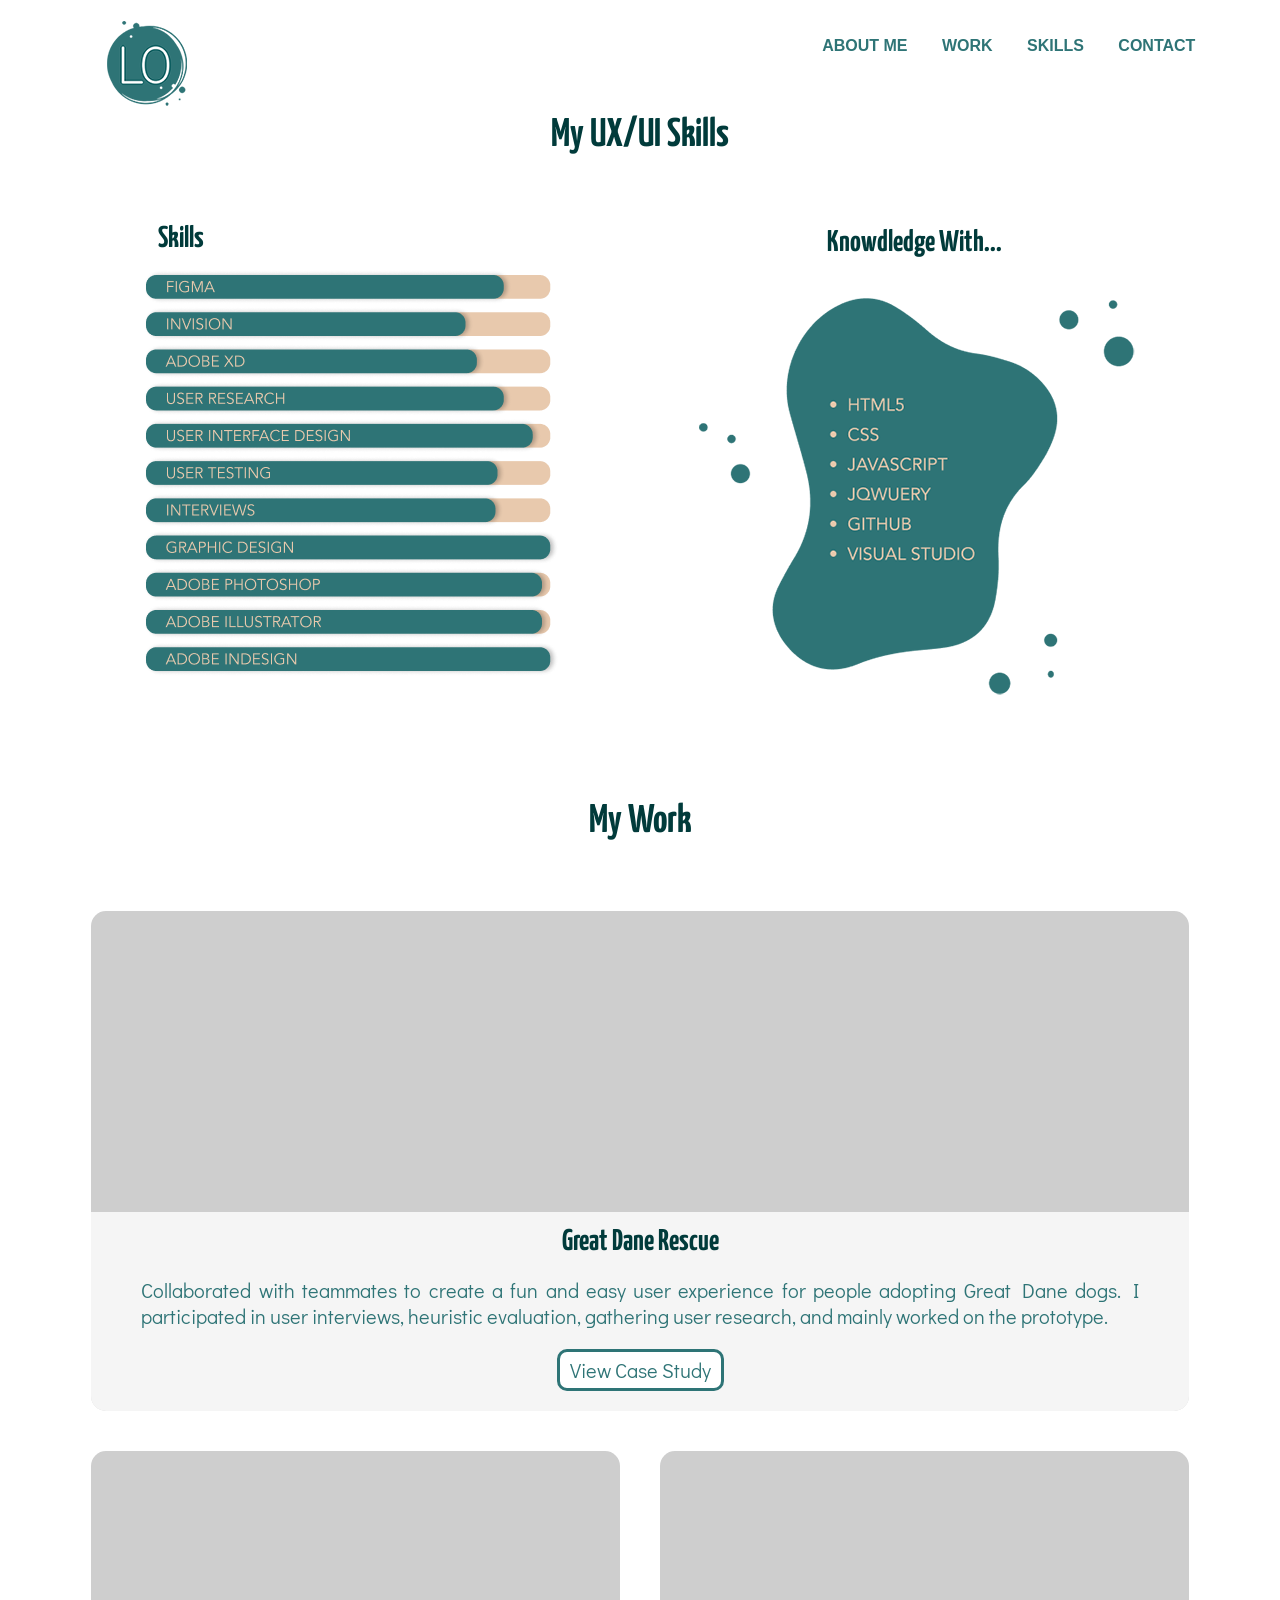
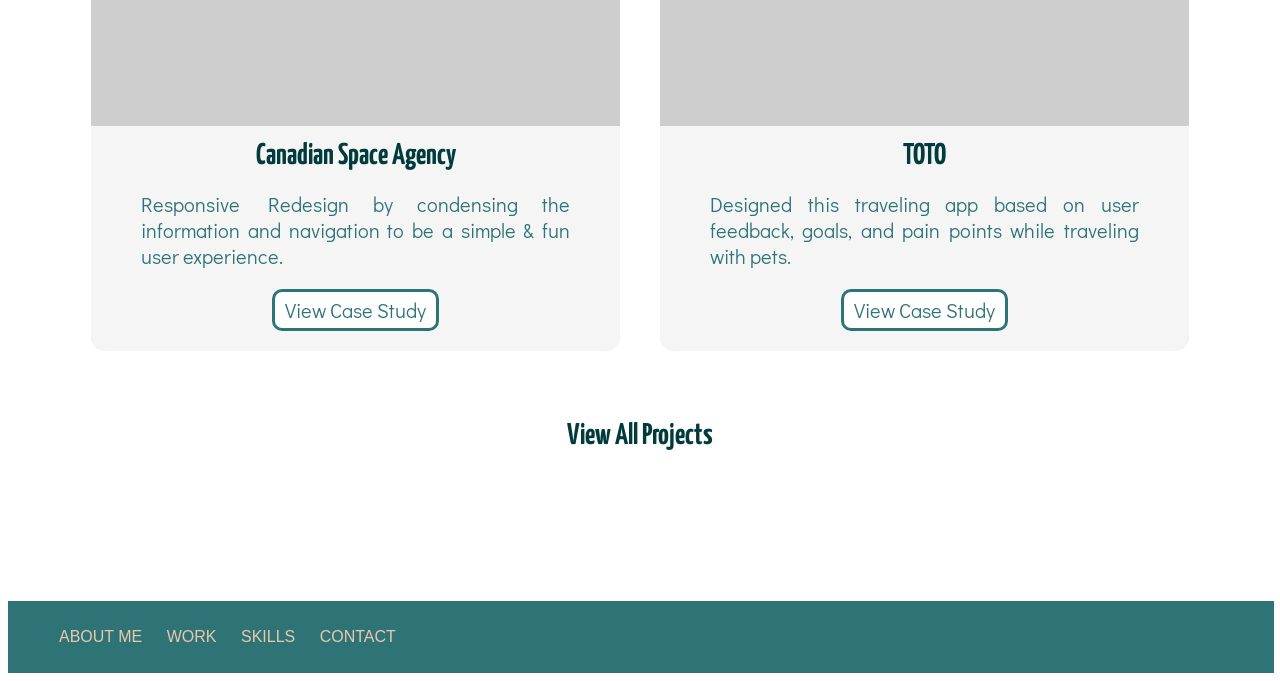
==== index.html @ f127531f "f" ====
<!DOCTYPE html>
<html>
<head>
  <title>My Skills</title>
  <link href="css/index.css" rel="stylesheet" type="text/css">
  <link rel="preconnect" href="https://fonts.gstatic.com">
  <link href="https://fonts.googleapis.com/css2?family=Didact+Gothic&display=swap" rel="stylesheet">
  <link rel="preconnect" href="https://fonts.gstatic.com">
  <link href="https://fonts.googleapis.com/css2?family=Didact+Gothic&family=Yanone+Kaffeesatz:wght@200;300;400;500&display=swap" rel="stylesheet">
</head>

<body>

  <header class="navigation">
    <div class="logo inline-block">
      <img src="images/LOGO-80.png">
    </div>
    <nav class="inline-block">
        <ul>
          <li class="inline-block">ABOUT ME</li>
          <li class="inline-block">WORK</li>
          <li class="inline-block">SKILLS</li>
          <li class="inline-block">CONTACT</li>
        </ul>
      </nav>
    
  </header>

  <!-- My UX Skills section coded using CSS flex-->
  <section class="mySkills">
    <h1>My UX/UI Skills</h1>
    
    <div class="flexContainer">
      <div>
        <h3>Skills</h3>
        <img src="images/Skills_Graph1.png">
      </div>
    <div>
      <h4>Knowdledge With...</h4>
      <img src="images/Skills_KnowledgeBlob1.png">
      </div>
    </div>

  </section>

  <!-- My Work section coded using CSS Grid-->
  <div class="subHeading">
    <h1>My Work</h1>
  </div>
  
  <section id="workGrid">
  
  <div id="GDRNT" class="categoryGridArea">
     <div class="heading">    
          <h3>Great Dane Rescue</h3>
          <p>Collaborated with teammates to create a fun and easy user experience for people adopting Great Dane dogs. I participated in user interviews, heuristic evaluation, gathering user research, and mainly worked on the prototype. </p>
          <div class="button2">View Case Study</div>
    </div>
  </div>

  <div id="CSA" class="categoryGridArea">
    <div class="heading">
        <h3>Canadian Space Agency</h3>
        <p>Responsive Redesign by condensing the information and navigation to be a simple & fun user experience.</p>
        <div class="button2">View Case Study</div>
    </div>
 </div>

 <div id="TOTO" class="categoryGridArea">
    <div class="heading">
      <h3>TOTO</h3>
      <p>Designed this traveling app based on user feedback, goals, and pain points while traveling with pets.</p>
      <div class="button2">View Case Study</div>
      </div>
</div>

</section>

<div class="subHeading">
  <h3>View All Projects</h3>
</div>


  <footer>
          <div class="inline-block">
      <ul>
      <li>ABOUT ME</li>
      <li>WORK</li>
      <li>SKILLS</li>
      <li>CONTACT</li>
      </ul>
    </div>
  
</footer>

</body>


</html>
---- css/index.css ----
body{
  font-family: 'Didact Gothic', 'Open Sans', sans-serif;
  background-image: url("images/Skills_Background-image.png");
  background-size: 100%;
}


.navigation{
  height: 75px;
  background-color: white;

}

.inline-block{
  display: inline-block;
  vertical-align: top;
}

.logo{
  width: 20%;
  padding: 1%;
  text-align: center;
}

nav{
  width: 73%;
  padding: 1%;
  text-align: right;
  font-weight: 700;
  font-family: 'Didact Gothic', 'Open Sans', sans-serif;
}
ul{
  width: 60%;
  margin-left: auto;
  font-family: Arial, Helvetica, sans-serif;
  color: #2E7476
}
li{
  padding-right: 30px;
}

.mySkills{
  text-align: center;
}

.flexContainer {
  display: flex;
  flex-wrap: nowrap;
  flex-direction: row;
  align-items: center;
  align-content: center;
  justify-content: space-evenly;
  width: 100%;
  margin-bottom: 100px;
}


.flexContainer h3{
  text-align: left;
}

.flexContainer h4 {
  text-align: left;
  padding-left: 30%;
}

.mySkills img{
  max-width: 600px;
  min-width: 400px;
}



#workGrid{
  display: grid;
  background-color: none;
  margin: 0px 5%;
  grid-template-columns: 50% 50%;
  grid-template-rows: 50% 50%;
  grid-template-areas: 
  "GDRNT GDRNT"
  "CSA TOTO"
  ;
}

.categoryGridArea{
  background-position: center;
  background-size: cover;
  background-repeat: no-repeat;
  height: 500px;
  margin: 20px;
  display: grid;
  align-content: end;
  border-radius: 15px;
}

.heading{
  background-color: rgba(255, 255, 255, 0.8);
  padding-left: 50px;
  padding-right: 50px;
  font-size: 18px;
  text-align: center;
  border-bottom-left-radius: 15px;
  border-bottom-right-radius: 15px;

}

.subHeading{
  text-align: center;
  margin: 50px auto;
}

#GDRNT{
  grid-area: GDRNT;
  background-color: rgb(206, 206, 206);
  background-image: url(..images/HP_GDRNT_Phones.png);
}
#CSA{
  grid-area: CSA;
  background-color: rgb(206, 206, 206);
  background-image: url(..images/HP_Astronaut.png);
}
#TOTO{
  grid-area: TOTO;
  background-color: rgb(206, 206, 206);
  background-image: url(..images/HP_Dog1.jpg);
}




p{
  font-size: 20px;
  color: #2E7476;
  text-align: justify;
}
h1{
  font-size: 40px;
  font-weight: 200px;
  font-family: 'Yanone Kaffeesatz', sans-serif;
  color: rgb(1, 59, 59);
  text-align: center;
}

h3{
  font-size: 30px;
  margin: 15px;
  font-weight: 200px;
  font-family: 'Yanone Kaffeesatz', sans-serif;
  color: rgb(1, 59, 59);
}
h4{
  font-size: 30px;
  font-weight: 200px;
  font-family: 'Yanone Kaffeesatz', sans-serif;
  color: rgb(1, 59, 59);
}


button{
  background-color: white;
  color: #2E7476;
  border: 3px solid #2E7476;
  padding: 14px 34px;
  display: inline-block;
  border-radius: 10px;
  margin-top: 20px;
  font-size: 20px;
  font-weight: 800;
  font-family: 'Didact Gothic', 'Open Sans', sans-serif;
  cursor: pointer;
}

.button2{
  display: inline-block;
  background-color: white;
  color: #2E7476;
  border: 3px solid #2E7476;
  padding: 5px 10px;
  margin-bottom: 20px;
  border-radius: 10px;
  font-size: 20px;
  font-weight: 400;
  font-family: 'Didact Gothic', 'Open Sans', sans-serif;
  cursor: pointer;
}


footer{
  display: inline-block;
  width: 100%;
  background-color: #2E7476;
  padding: 1px;
  margin-top: 100px;
  bottom: 0;
  font-weight: 500;
  font-family: 'Didact Gothic', 'Open Sans', sans-serif;
}

footer ul{
  display: inline-block;
  vertical-align: center;
  margin-left: auto;
  width: 100%;
}

footer li{
  display: inline-block;
  padding: 10px;
  color: #E8C9AD;
}
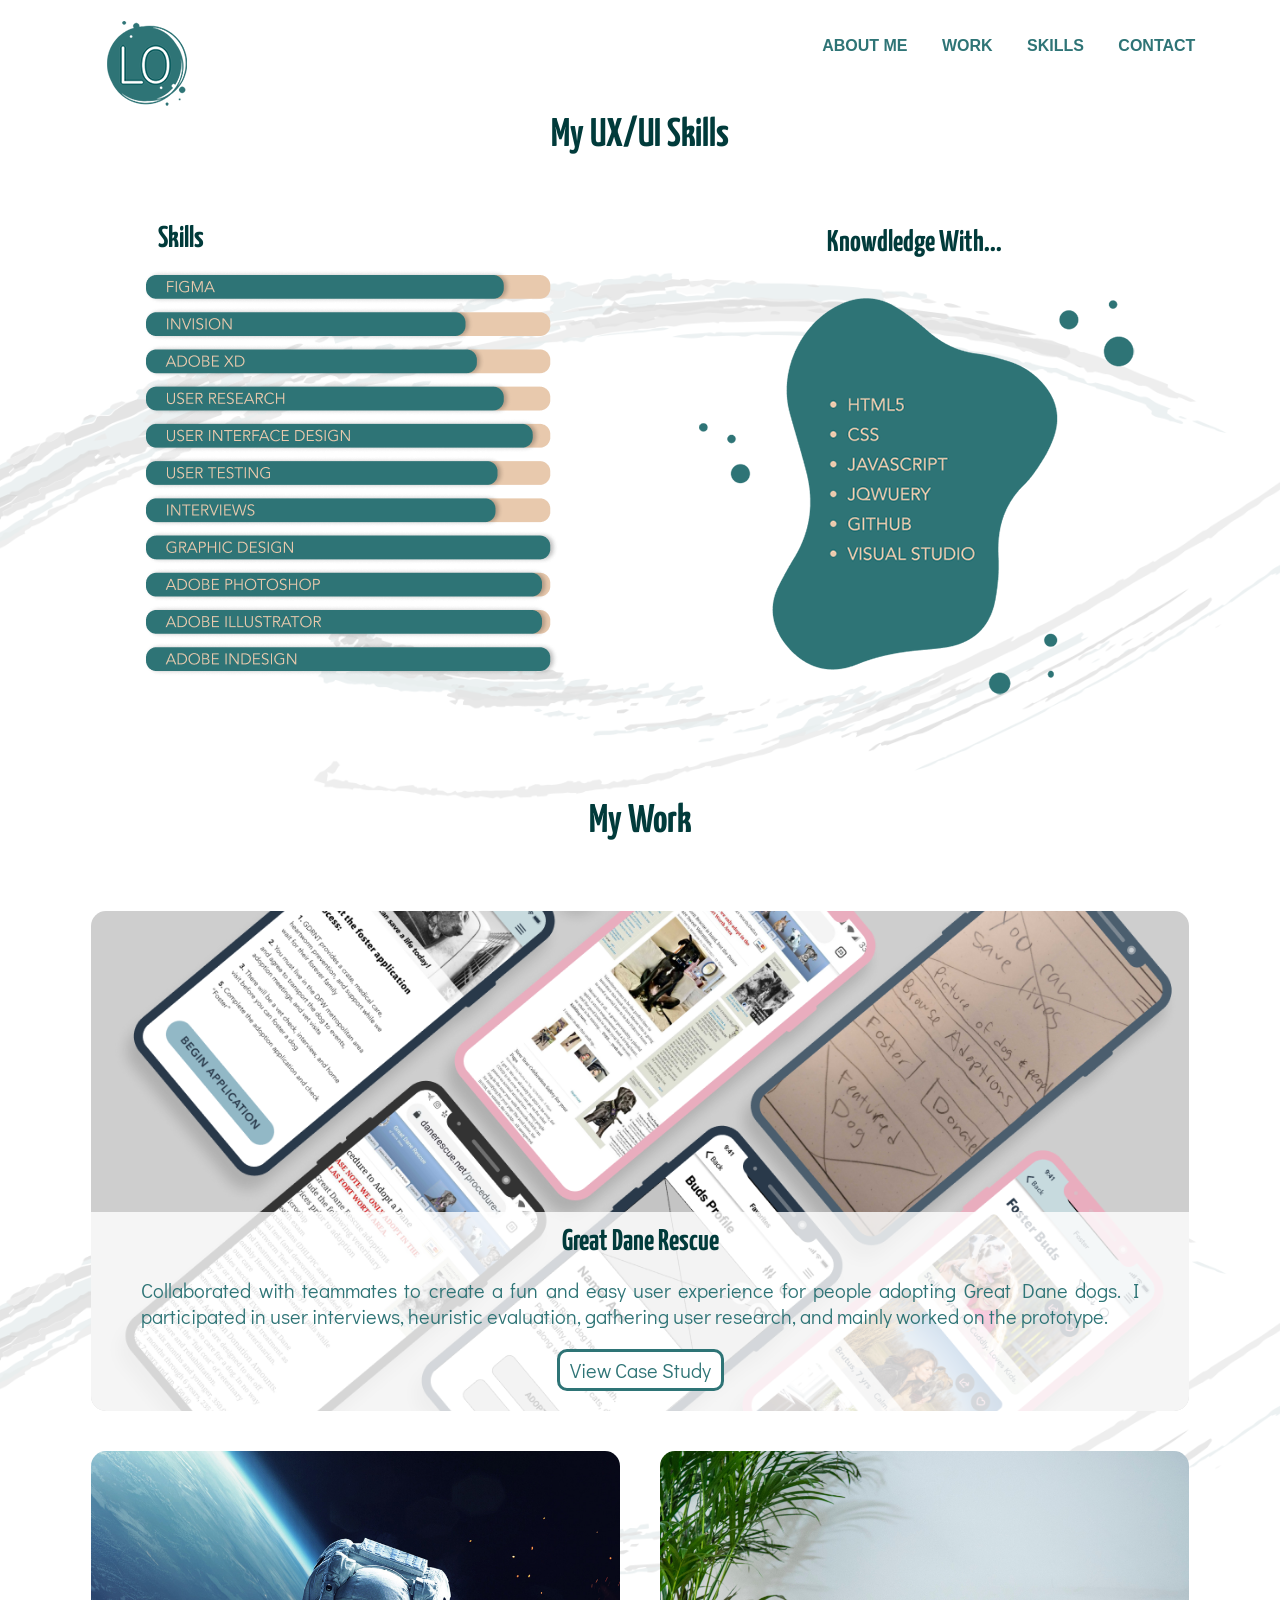
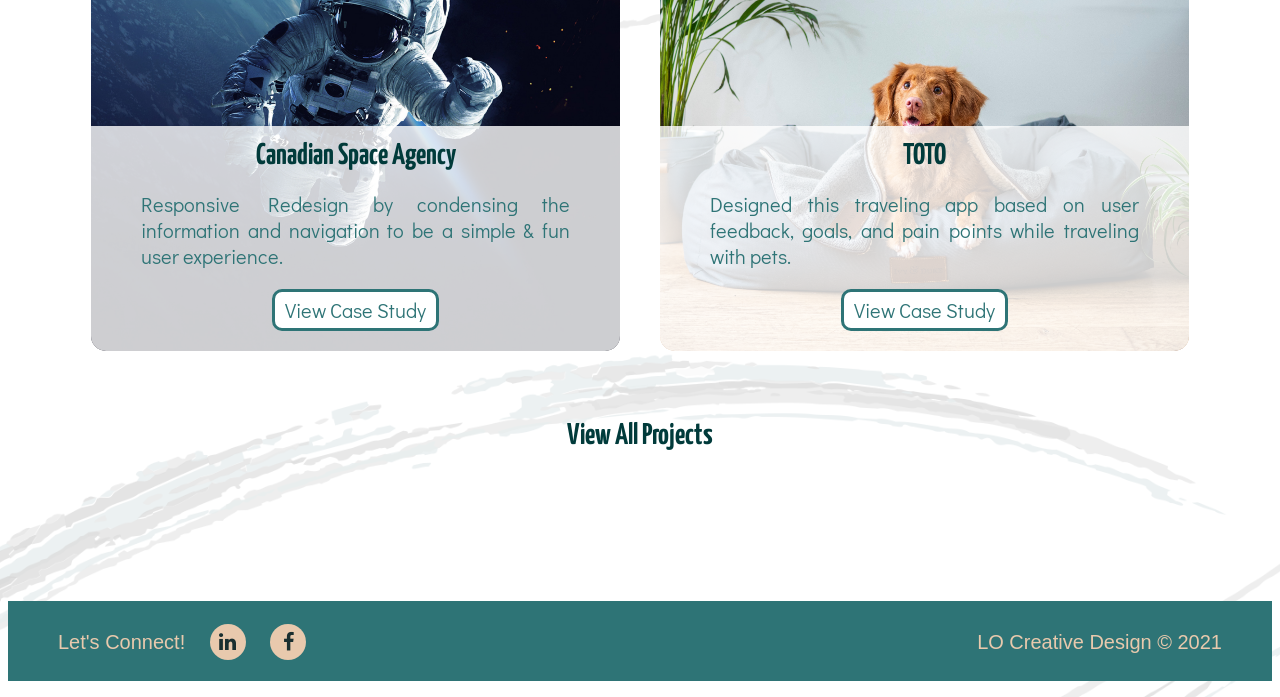
==== commit 97715182: "Fixed Footer" ====
--- a/index.html
+++ b/index.html
@@ -7,6 +7,7 @@
   <link href="https://fonts.googleapis.com/css2?family=Didact+Gothic&display=swap" rel="stylesheet">
   <link rel="preconnect" href="https://fonts.gstatic.com">
   <link href="https://fonts.googleapis.com/css2?family=Didact+Gothic&family=Yanone+Kaffeesatz:wght@200;300;400;500&display=swap" rel="stylesheet">
+  <link rel="stylesheet" href="https://cdnjs.cloudflare.com/ajax/libs/font-awesome/4.7.0/css/font-awesome.min.css">
 </head>
 
 <body>
@@ -81,15 +82,20 @@
 </div>
 
 
-  <footer>
-          <div class="inline-block">
-      <ul>
-      <li>ABOUT ME</li>
-      <li>WORK</li>
-      <li>SKILLS</li>
-      <li>CONTACT</li>
-      </ul>
-    </div>
+  <footer> 
+    
+<ul>
+        <div class="floatleft">
+        <li>Let's Connect!</li>
+        <li><a href="https://www.linkedin.com/in/lauren-ruebe/" class="fa fa-linkedin"></a></li>
+        <li><a href="https://www.facebook.com/lauren.ruebe/" class="fa fa-facebook"></a></li>
+      </div>
+      <div class="floatright">
+      <li>LO Creative Design © 2021</li>
+      </div>
+</ul>
+    
+    
   
 </footer>
 
--- a/css/index.css
+++ b/css/index.css
@@ -1,6 +1,6 @@
 body{
   font-family: 'Didact Gothic', 'Open Sans', sans-serif;
-  background-image: url("images/Skills_Background-image.png");
+  background-image: url("../images/Skills_Background-image.png");
   background-size: 100%;
 }
 
@@ -113,17 +113,17 @@
 #GDRNT{
   grid-area: GDRNT;
   background-color: rgb(206, 206, 206);
-  background-image: url(..images/HP_GDRNT_Phones.png);
+  background-image: url("../images/HP_GDRNT_Phones.png");
 }
 #CSA{
   grid-area: CSA;
   background-color: rgb(206, 206, 206);
-  background-image: url(..images/HP_Astronaut.png);
+  background-image: url("../images/HP_Astronaut.png");
 }
 #TOTO{
   grid-area: TOTO;
   background-color: rgb(206, 206, 206);
-  background-image: url(..images/HP_Dog1.jpg);
+  background-image: url("../images/HP_Dog1.jpg");
 }
 
 
@@ -185,30 +185,65 @@
   cursor: pointer;
 }
 
-
+/*FOOTER*/
 footer{
   display: inline-block;
   width: 100%;
   background-color: #2E7476;
-  padding: 1px;
+  color: #E8C9AD;
   margin-top: 100px;
-  bottom: 0;
   font-weight: 500;
   font-family: 'Didact Gothic', 'Open Sans', sans-serif;
+  height: 80px;
 }
 
 footer ul{
   display: inline-block;
-  vertical-align: center;
-  margin-left: auto;
-  width: 100%;
+  width: -webkit-fill-available;
 }
 
 footer li{
-  display: inline-block;
+  display: inline;
   padding: 10px;
   color: #E8C9AD;
-}
-
-
- +  font-size: 15pt;
+
+}
+
+.floatleft {
+  float:left;
+  line-height: 50px;
+  
+}
+.floatright {
+  float:right;
+  line-height: 50px;
+  padding-right: 40px;
+
+}
+
+
+/*social media icons*/
+.fa {
+  padding: 8px;
+  font-size: 15px;
+  width: 20px;
+  text-align: center;
+  text-decoration: none;
+
+  border-radius: 50%;
+}
+
+.fa:hover {
+  opacity: 0.8;
+}
+
+.fa-facebook {
+  background: #E8C9AD;
+  color: #1A2F30;
+}
+
+.fa-linkedin {
+  background: #E8C9AD;
+  color: #1A2F30;
+}
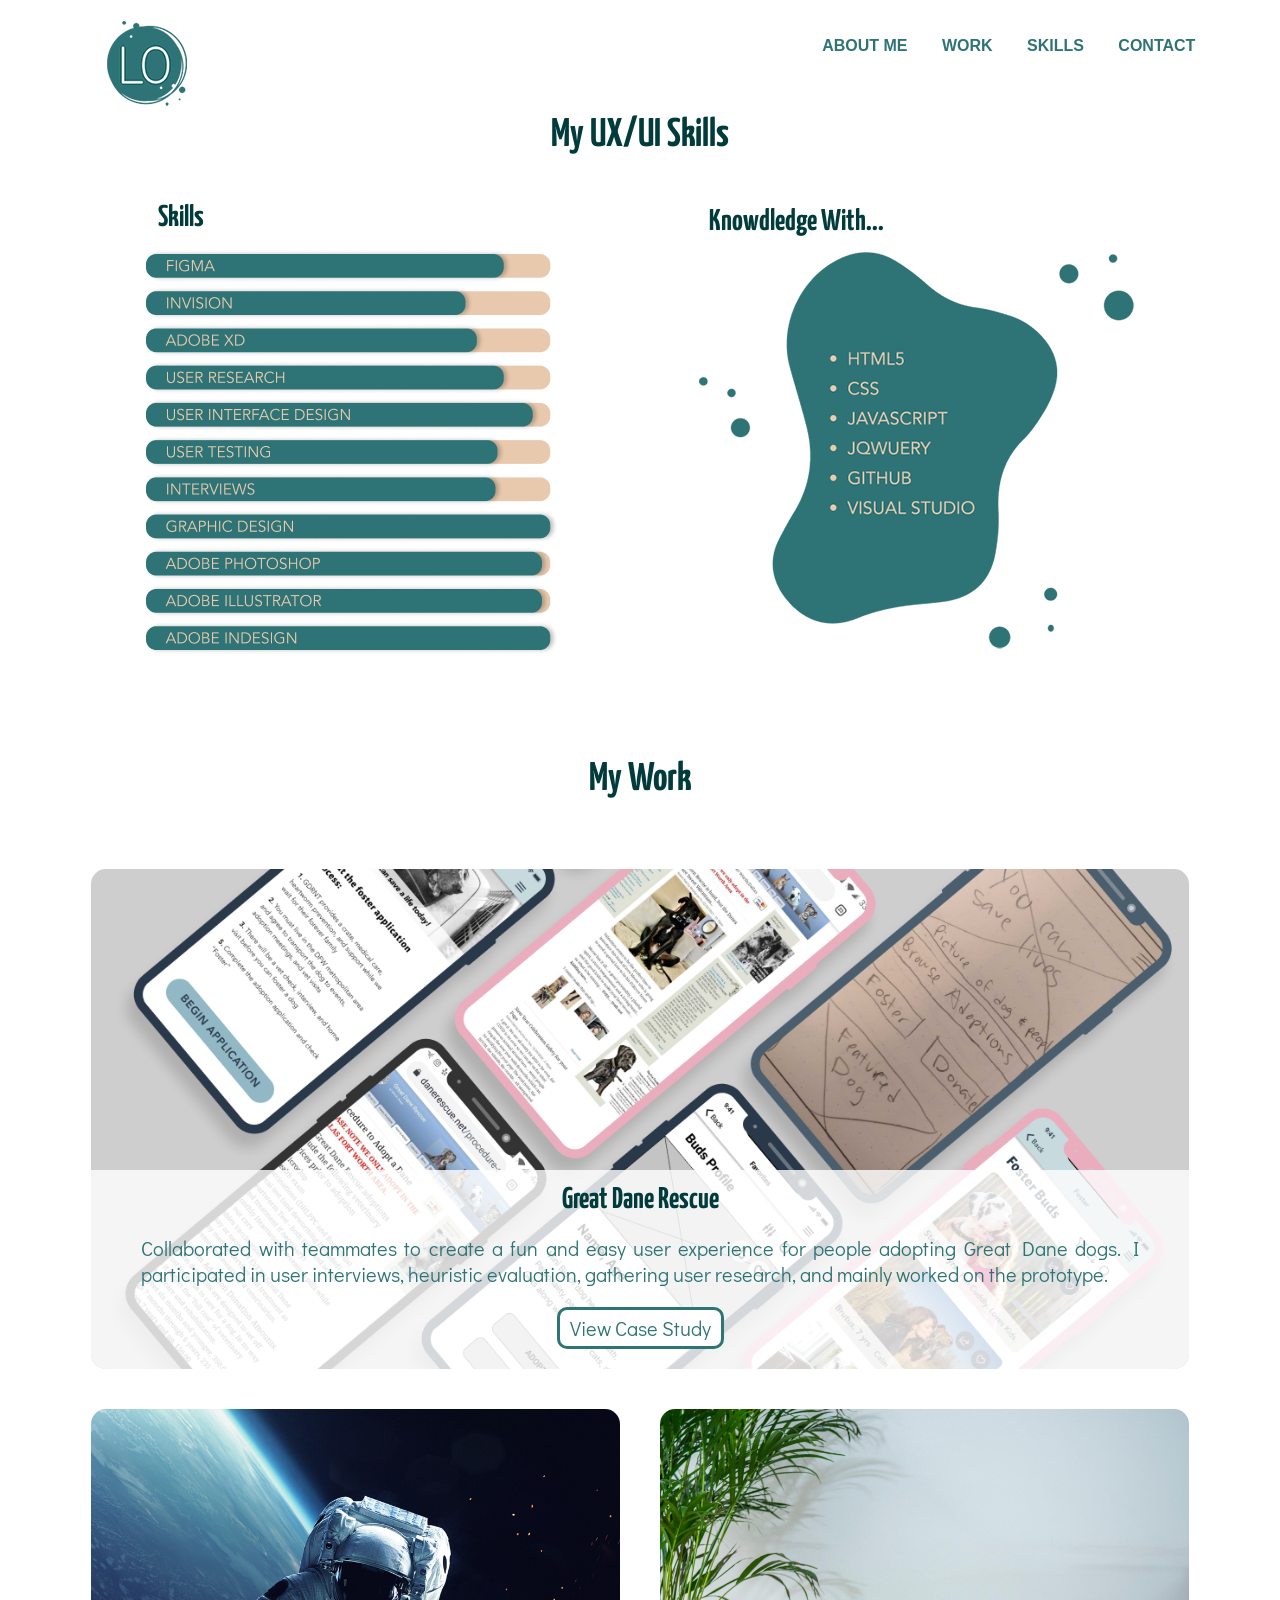
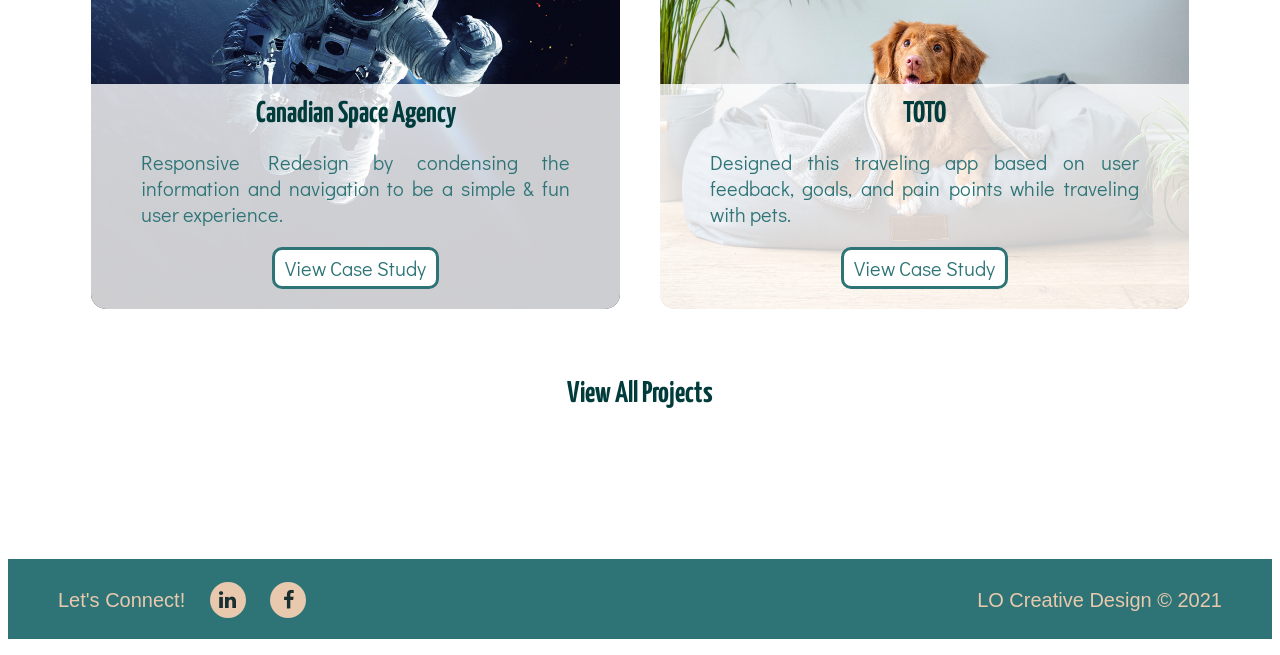
==== commit 2476dabb: "media q" ====
--- a/index.html
+++ b/index.html
@@ -37,7 +37,7 @@
         <img src="images/Skills_Graph1.png">
       </div>
     <div>
-      <h4>Knowdledge With...</h4>
+      <h3>Knowdledge With...</h3>
       <img src="images/Skills_KnowledgeBlob1.png">
       </div>
     </div>
--- a/css/index.css
+++ b/css/index.css
@@ -1,27 +1,69 @@
 body{
   font-family: 'Didact Gothic', 'Open Sans', sans-serif;
-  background-image: url("../images/Skills_Background-image.png");
-  background-size: 100%;
-}
-
-
+  /*background-image: url("../images/Skills_Background-image.png");
+  background-size: 100%;*/
+}
+p{
+  font-size: 20px;
+  color: #2E7476;
+  text-align: justify;
+}
+h1{
+  font-size: 40px;
+  font-weight: 200px;
+  font-family: 'Yanone Kaffeesatz', sans-serif;
+  color: rgb(1, 59, 59);
+  text-align: center;
+}
+h3{
+  font-size: 30px;
+  margin: 15px;
+  font-weight: 200px;
+  font-family: 'Yanone Kaffeesatz', sans-serif;
+  color: rgb(1, 59, 59);
+}
+
+button{
+  background-color: white;
+  color: #2E7476;
+  border: 3px solid #2E7476;
+  padding: 14px 34px;
+  display: inline-block;
+  border-radius: 10px;
+  margin-top: 20px;
+  font-size: 20px;
+  font-weight: 800;
+  font-family: 'Didact Gothic', 'Open Sans', sans-serif;
+  cursor: pointer;
+}
+.button2{
+  display: inline-block;
+  background-color: white;
+  color: #2E7476;
+  border: 3px solid #2E7476;
+  padding: 5px 10px;
+  margin-bottom: 20px;
+  border-radius: 10px;
+  font-size: 20px;
+  font-weight: 400;
+  font-family: 'Didact Gothic', 'Open Sans', sans-serif;
+  cursor: pointer;
+}
+
+/*Top Navigation*/
 .navigation{
   height: 75px;
   background-color: white;
-
-}
-
+}
 .inline-block{
   display: inline-block;
   vertical-align: top;
 }
-
 .logo{
   width: 20%;
   padding: 1%;
   text-align: center;
 }
-
 nav{
   width: 73%;
   padding: 1%;
@@ -39,13 +81,12 @@
   padding-right: 30px;
 }
 
+/*My Skills Page*/
 .mySkills{
   text-align: center;
 }
-
 .flexContainer {
   display: flex;
-  flex-wrap: nowrap;
   flex-direction: row;
   align-items: center;
   align-content: center;
@@ -53,27 +94,21 @@
   width: 100%;
   margin-bottom: 100px;
 }
-
-
 .flexContainer h3{
   text-align: left;
 }
-
 .flexContainer h4 {
   text-align: left;
   padding-left: 30%;
 }
-
 .mySkills img{
-  max-width: 600px;
+  width: 100%;
   min-width: 400px;
 }
 
-
-
+/*My Work Page*/
 #workGrid{
   display: grid;
-  background-color: none;
   margin: 0px 5%;
   grid-template-columns: 50% 50%;
   grid-template-rows: 50% 50%;
@@ -82,7 +117,6 @@
   "CSA TOTO"
   ;
 }
-
 .categoryGridArea{
   background-position: center;
   background-size: cover;
@@ -93,7 +127,6 @@
   align-content: end;
   border-radius: 15px;
 }
-
 .heading{
   background-color: rgba(255, 255, 255, 0.8);
   padding-left: 50px;
@@ -102,14 +135,11 @@
   text-align: center;
   border-bottom-left-radius: 15px;
   border-bottom-right-radius: 15px;
-
-}
-
+}
 .subHeading{
   text-align: center;
   margin: 50px auto;
 }
-
 #GDRNT{
   grid-area: GDRNT;
   background-color: rgb(206, 206, 206);
@@ -124,65 +154,6 @@
   grid-area: TOTO;
   background-color: rgb(206, 206, 206);
   background-image: url("../images/HP_Dog1.jpg");
-}
-
-
-
-
-p{
-  font-size: 20px;
-  color: #2E7476;
-  text-align: justify;
-}
-h1{
-  font-size: 40px;
-  font-weight: 200px;
-  font-family: 'Yanone Kaffeesatz', sans-serif;
-  color: rgb(1, 59, 59);
-  text-align: center;
-}
-
-h3{
-  font-size: 30px;
-  margin: 15px;
-  font-weight: 200px;
-  font-family: 'Yanone Kaffeesatz', sans-serif;
-  color: rgb(1, 59, 59);
-}
-h4{
-  font-size: 30px;
-  font-weight: 200px;
-  font-family: 'Yanone Kaffeesatz', sans-serif;
-  color: rgb(1, 59, 59);
-}
-
-
-button{
-  background-color: white;
-  color: #2E7476;
-  border: 3px solid #2E7476;
-  padding: 14px 34px;
-  display: inline-block;
-  border-radius: 10px;
-  margin-top: 20px;
-  font-size: 20px;
-  font-weight: 800;
-  font-family: 'Didact Gothic', 'Open Sans', sans-serif;
-  cursor: pointer;
-}
-
-.button2{
-  display: inline-block;
-  background-color: white;
-  color: #2E7476;
-  border: 3px solid #2E7476;
-  padding: 5px 10px;
-  margin-bottom: 20px;
-  border-radius: 10px;
-  font-size: 20px;
-  font-weight: 400;
-  font-family: 'Didact Gothic', 'Open Sans', sans-serif;
-  cursor: pointer;
 }
 
 /*FOOTER*/
@@ -196,32 +167,25 @@
   font-family: 'Didact Gothic', 'Open Sans', sans-serif;
   height: 80px;
 }
-
 footer ul{
   display: inline-block;
   width: -webkit-fill-available;
 }
-
 footer li{
   display: inline;
   padding: 10px;
   color: #E8C9AD;
   font-size: 15pt;
-
-}
-
+}
 .floatleft {
   float:left;
   line-height: 50px;
-  
 }
 .floatright {
   float:right;
   line-height: 50px;
   padding-right: 40px;
-
-}
-
+}
 
 /*social media icons*/
 .fa {
@@ -230,20 +194,36 @@
   width: 20px;
   text-align: center;
   text-decoration: none;
-
   border-radius: 50%;
 }
-
 .fa:hover {
   opacity: 0.8;
 }
-
 .fa-facebook {
   background: #E8C9AD;
   color: #1A2F30;
 }
-
 .fa-linkedin {
   background: #E8C9AD;
   color: #1A2F30;
+}
+
+/*Mobile Media Query*/
+@media only screen and (max-width: 600px) {
+  .flexContainer {
+    flex-direction: column;
+    width: 100%;
+  }
+  .mySkills img{
+    width: 100%;
+    }
+  #workGrid {
+    display: block;
+    grid-template-columns: 1fr;
+    grid-template-rows: 300px 300px 300px;
+    grid-template-areas: 
+    "GDRNT"
+    "CSA"
+    "TOTO";
+  }
 }
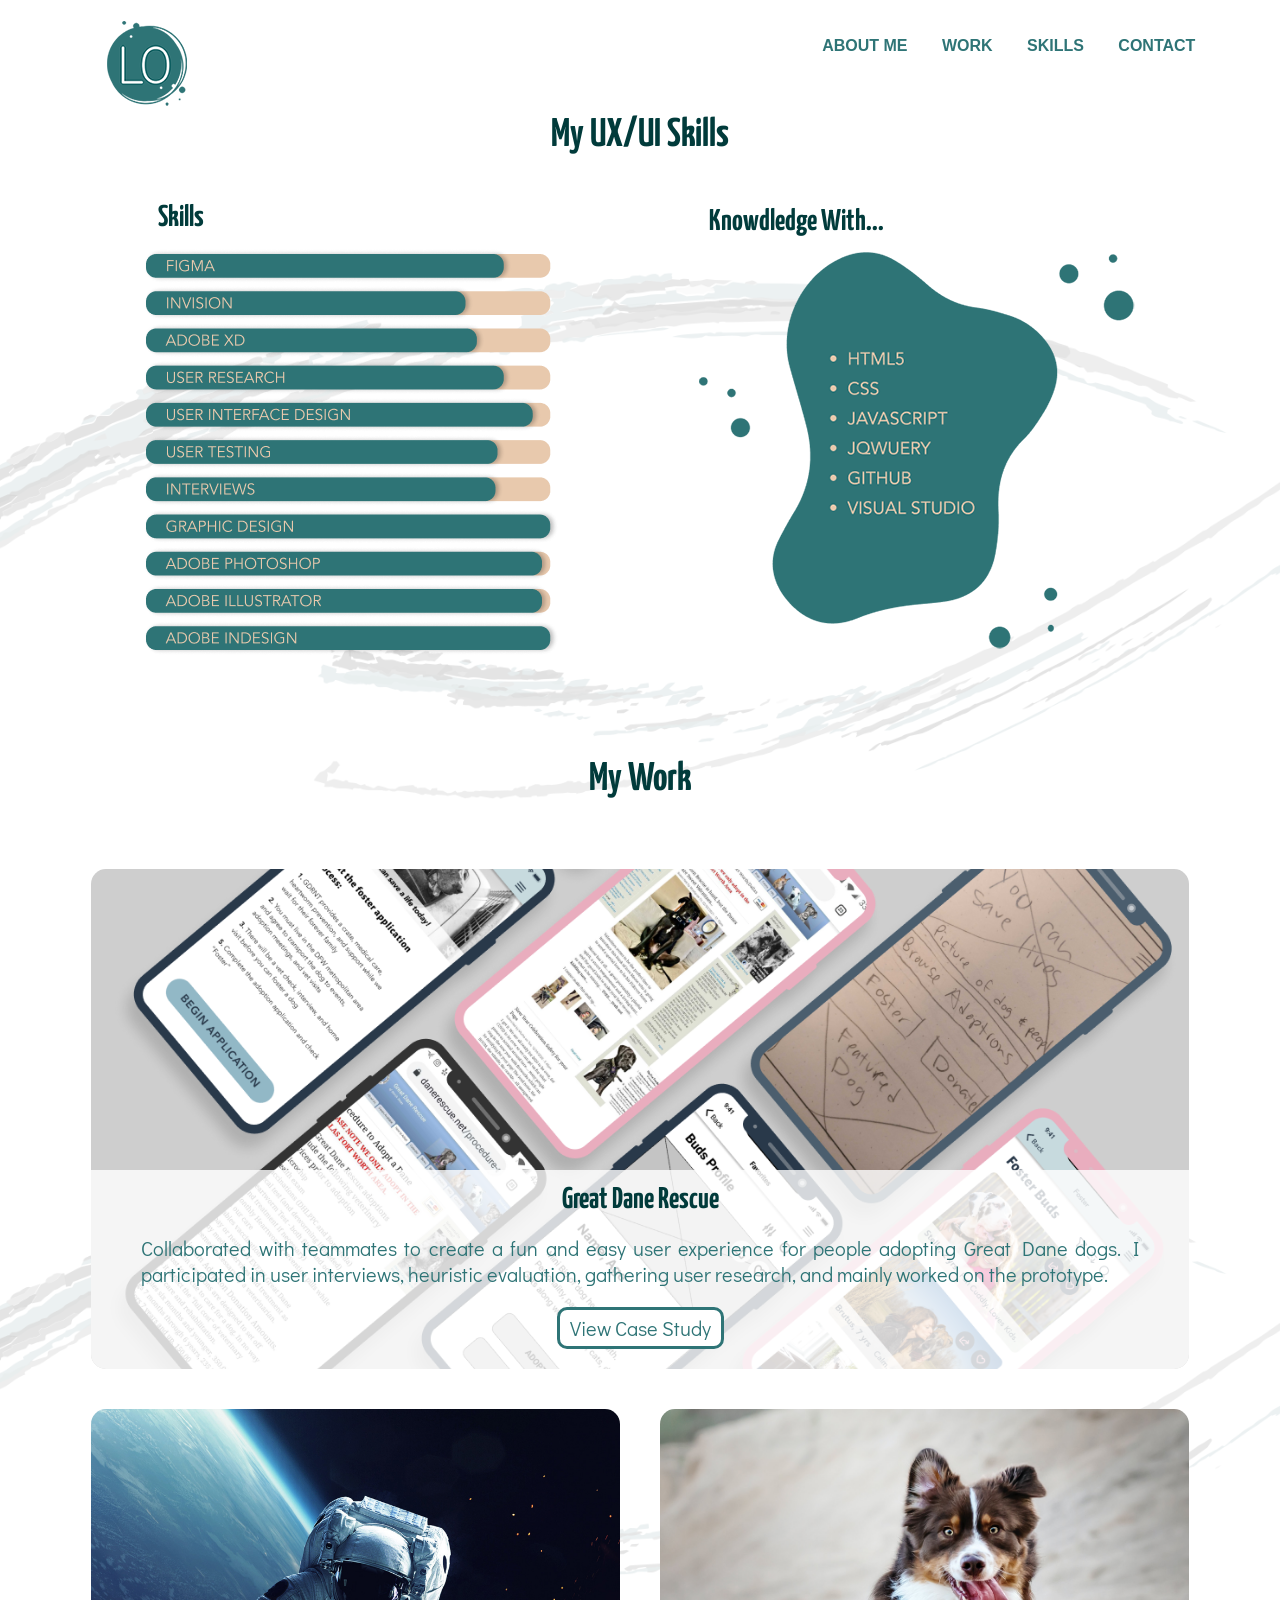
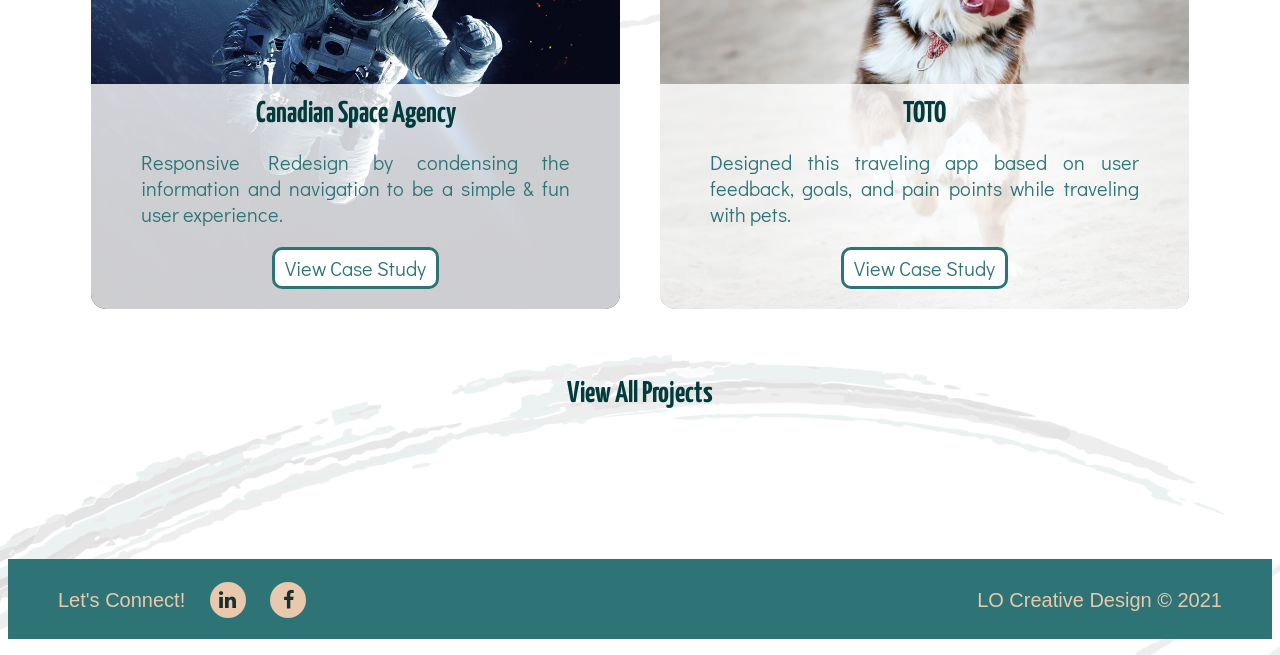
==== commit ab9b36f4: "f" ====
--- a/index.html
+++ b/index.html
@@ -8,6 +8,7 @@
   <link rel="preconnect" href="https://fonts.gstatic.com">
   <link href="https://fonts.googleapis.com/css2?family=Didact+Gothic&family=Yanone+Kaffeesatz:wght@200;300;400;500&display=swap" rel="stylesheet">
   <link rel="stylesheet" href="https://cdnjs.cloudflare.com/ajax/libs/font-awesome/4.7.0/css/font-awesome.min.css">
+  <meta name="viewport" content="width=device-width, initial-scale=1">
 </head>
 
 <body>
--- a/css/index.css
+++ b/css/index.css
@@ -1,7 +1,7 @@
 body{
   font-family: 'Didact Gothic', 'Open Sans', sans-serif;
-  /*background-image: url("../images/Skills_Background-image.png");
-  background-size: 100%;*/
+background-image: url("../images/Skills_Background-image.png");
+  background-size: 100%;
 }
 p{
   font-size: 20px;
@@ -53,7 +53,7 @@
 /*Top Navigation*/
 .navigation{
   height: 75px;
-  background-color: white;
+  background-color: rgba(255, 255, 255, 0.904);
 }
 .inline-block{
   display: inline-block;
@@ -153,7 +153,7 @@
 #TOTO{
   grid-area: TOTO;
   background-color: rgb(206, 206, 206);
-  background-image: url("../images/HP_Dog1.jpg");
+  background-image: url("../images/HP_Dog2.jpg");
 }
 
 /*FOOTER*/
@@ -208,8 +208,8 @@
   color: #1A2F30;
 }
 
-/*Mobile Media Query*/
-@media only screen and (max-width: 600px) {
+/*Media Query*/
+@media only screen and (max-width: 1000px) {
   .flexContainer {
     flex-direction: column;
     width: 100%;
@@ -226,4 +226,22 @@
     "CSA"
     "TOTO";
   }
+}
+@media only screen and (max-width: 600px) {
+  .flexContainer {
+    flex-direction: column;
+    width: 100%;
+  }
+  .mySkills img{
+    width: 100%;
+    }
+  #workGrid {
+    display: block;
+    grid-template-columns: 1fr;
+    grid-template-rows: 300px 300px 300px;
+    grid-template-areas: 
+    "GDRNT"
+    "CSA"
+    "TOTO";
+  }
 }
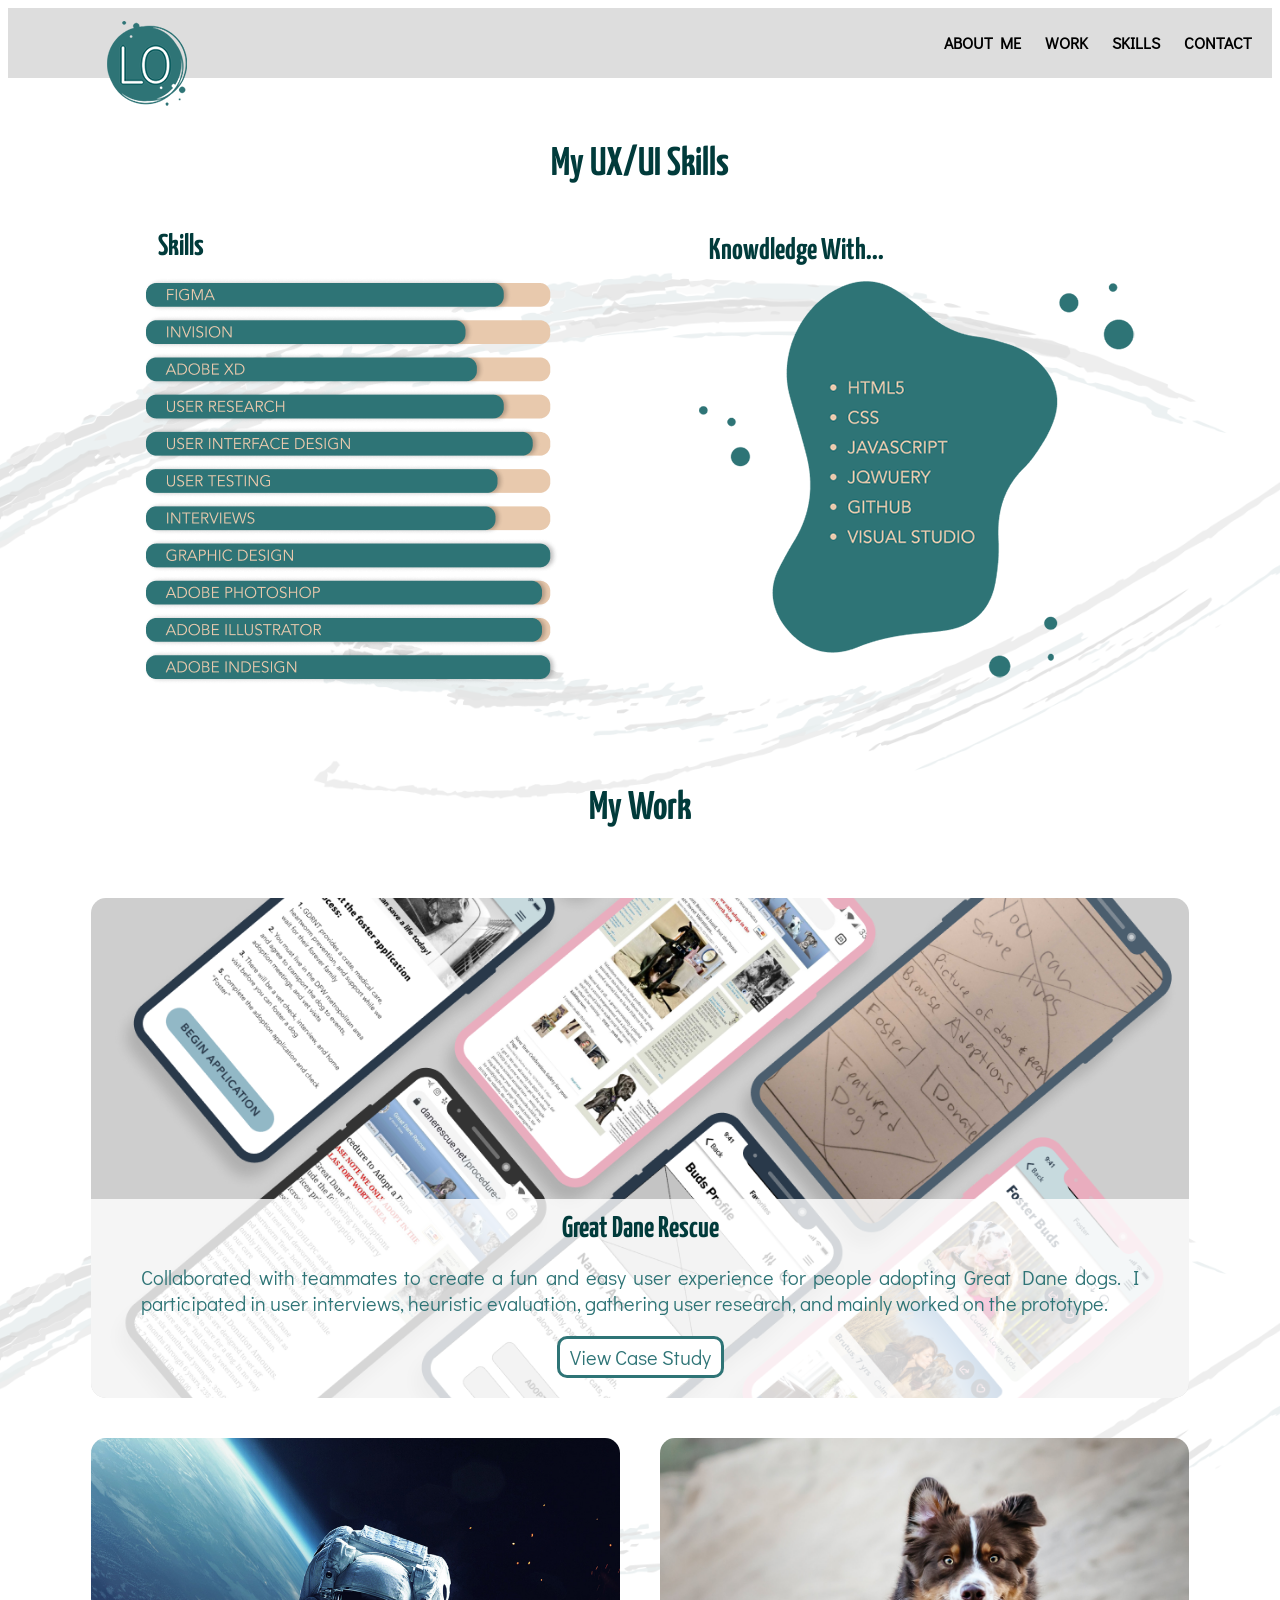
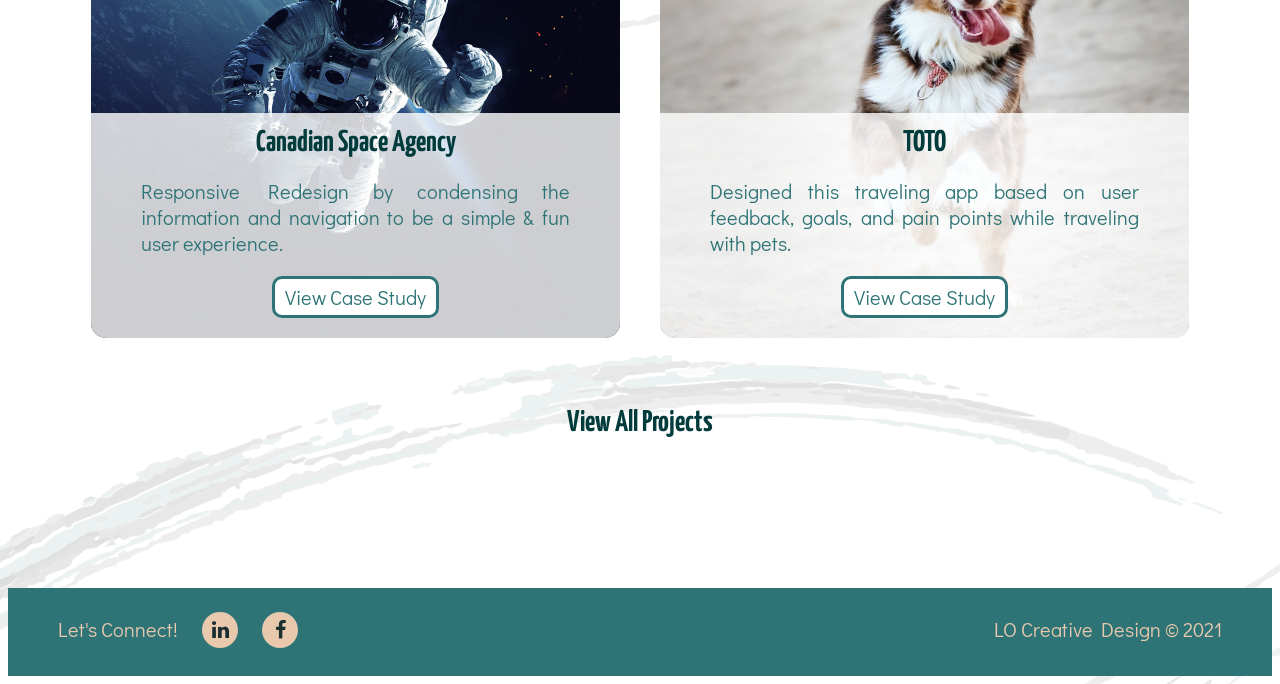
==== commit c08fc8f5: "fixed header and footer" ====
--- a/index.html
+++ b/index.html
@@ -8,7 +8,7 @@
   <link rel="preconnect" href="https://fonts.gstatic.com">
   <link href="https://fonts.googleapis.com/css2?family=Didact+Gothic&family=Yanone+Kaffeesatz:wght@200;300;400;500&display=swap" rel="stylesheet">
   <link rel="stylesheet" href="https://cdnjs.cloudflare.com/ajax/libs/font-awesome/4.7.0/css/font-awesome.min.css">
-  <meta name="viewport" content="width=device-width, initial-scale=1">
+
 </head>
 
 <body>
@@ -18,12 +18,12 @@
       <img src="images/LOGO-80.png">
     </div>
     <nav class="inline-block">
-        <ul>
+        <nav ul>
           <li class="inline-block">ABOUT ME</li>
           <li class="inline-block">WORK</li>
           <li class="inline-block">SKILLS</li>
           <li class="inline-block">CONTACT</li>
-        </ul>
+        </nav ul>
       </nav>
     
   </header>
--- a/css/index.css
+++ b/css/index.css
@@ -52,12 +52,13 @@
 
 /*Top Navigation*/
 .navigation{
-  height: 75px;
-  background-color: rgba(255, 255, 255, 0.904);
+  display: inline-block;
+  height: 70px;
+  width: 100%;
+  background-color: rgba(218, 218, 218, 0.904);
 }
 .inline-block{
   display: inline-block;
-  vertical-align: top;
 }
 .logo{
   width: 20%;
@@ -65,20 +66,22 @@
   text-align: center;
 }
 nav{
-  width: 73%;
-  padding: 1%;
+  float: right;
+  width: 75.7%;
   text-align: right;
   font-weight: 700;
   font-family: 'Didact Gothic', 'Open Sans', sans-serif;
 }
-ul{
-  width: 60%;
+nav ul{
+  width: 100%;
   margin-left: auto;
+  margin-right: auto;
   font-family: Arial, Helvetica, sans-serif;
-  color: #2E7476
-}
-li{
-  padding-right: 30px;
+  color: #2E7476;
+}
+nav li{
+  padding-right: 20px;
+  padding-top: 24px;
 }
 
 /*My Skills Page*/
@@ -165,11 +168,11 @@
   margin-top: 100px;
   font-weight: 500;
   font-family: 'Didact Gothic', 'Open Sans', sans-serif;
-  height: 80px;
 }
 footer ul{
   display: inline-block;
   width: -webkit-fill-available;
+  padding-right: 40px;
 }
 footer li{
   display: inline;
@@ -184,7 +187,7 @@
 .floatright {
   float:right;
   line-height: 50px;
-  padding-right: 40px;
+
 }
 
 /*social media icons*/
@@ -227,7 +230,7 @@
     "TOTO";
   }
 }
-@media only screen and (max-width: 600px) {
+@media (max-width: 600px) {
   .flexContainer {
     flex-direction: column;
     width: 100%;
@@ -244,4 +247,16 @@
     "CSA"
     "TOTO";
   }
+  .floatright {
+    float: none;
+    line-height: 50px;
+    text-align: center;
+  }
+  
+  .floatleft {
+    float: none;
+    line-height: 50px;
+    text-align: center;
+  }
+
 }
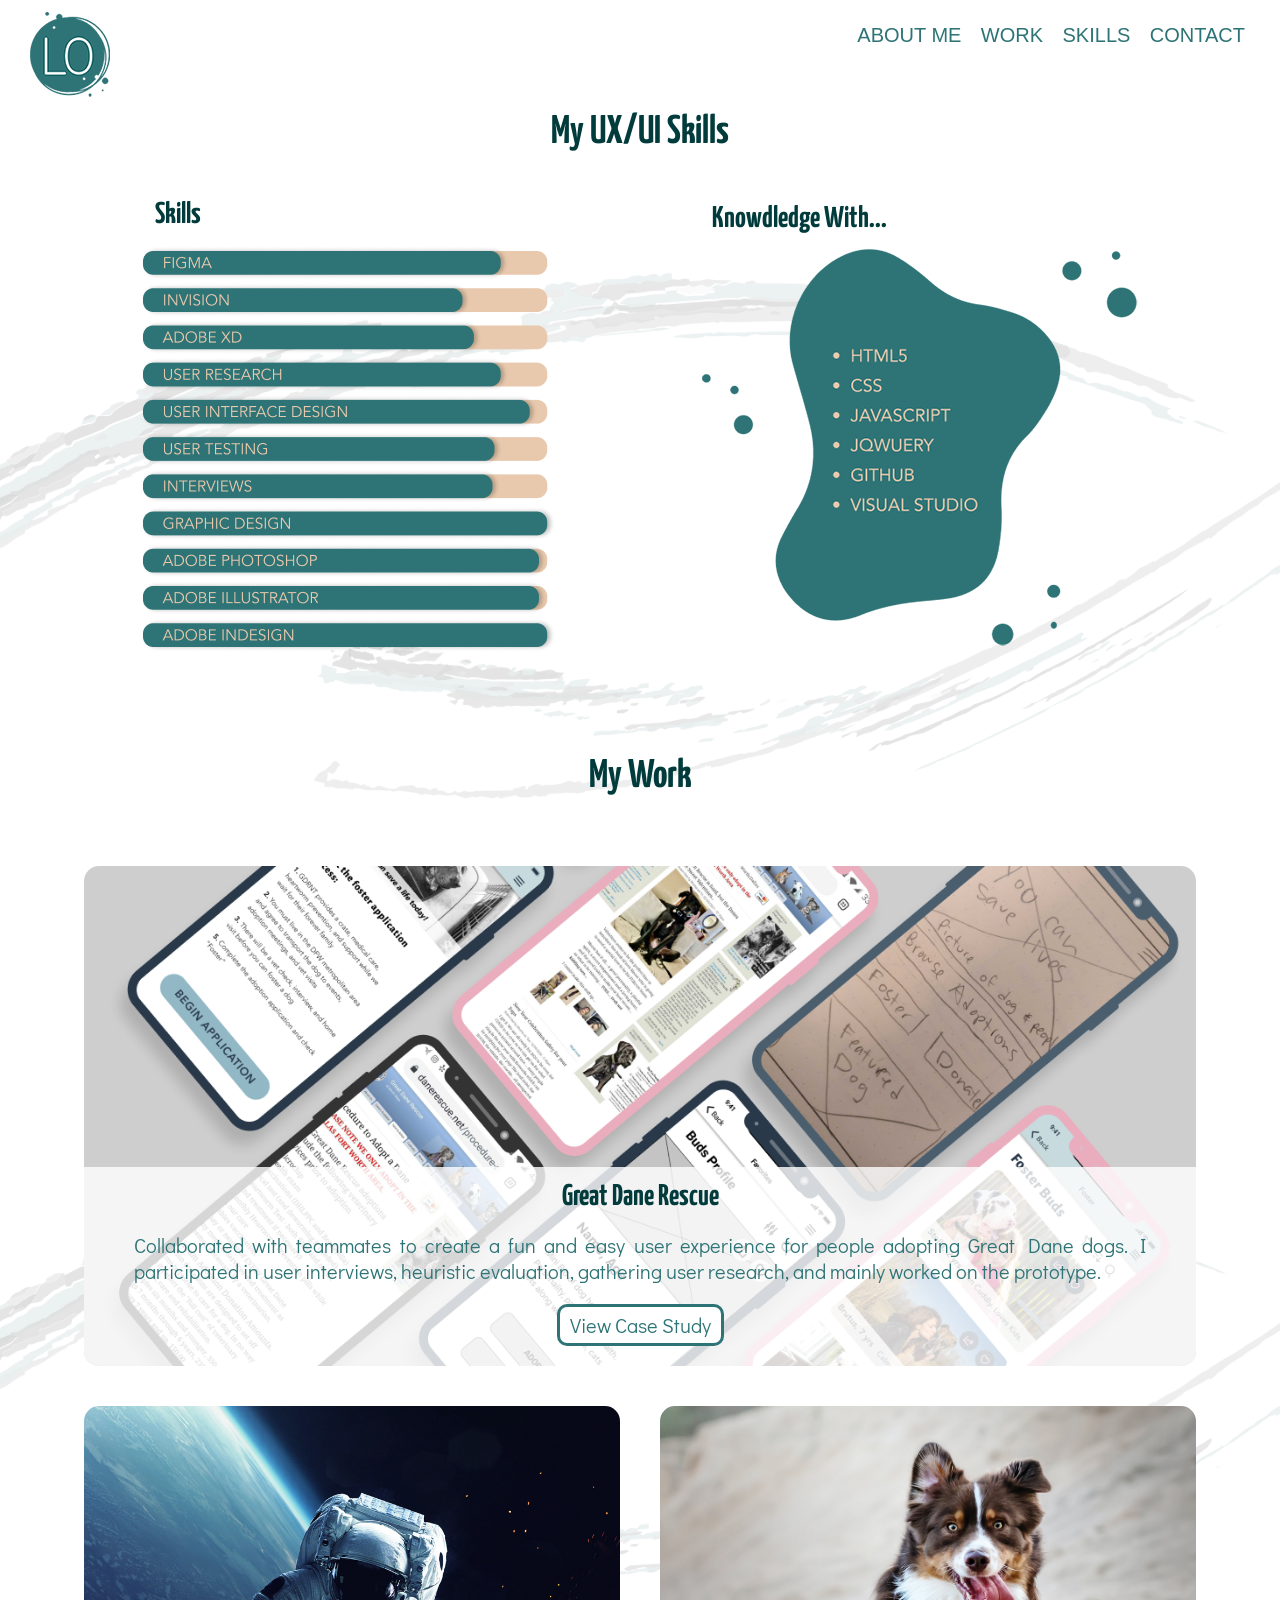
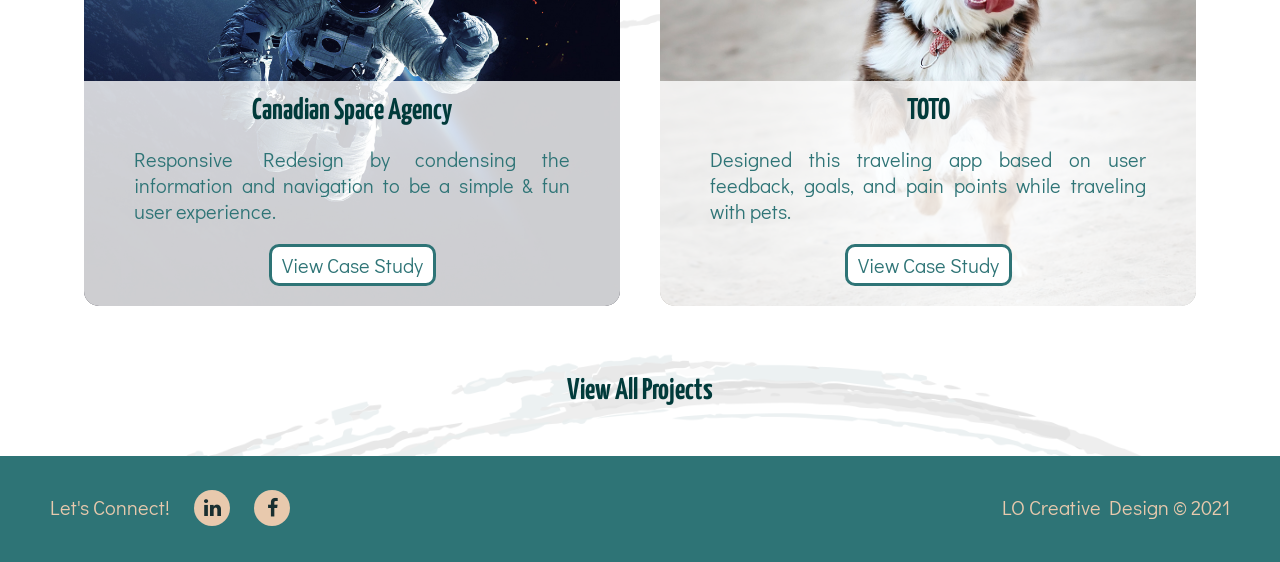
==== commit 3d7ebf1a: "updated" ====
--- a/index.html
+++ b/index.html
@@ -12,21 +12,21 @@
 </head>
 
 <body>
-
-  <header class="navigation">
-    <div class="logo inline-block">
-      <img src="images/LOGO-80.png">
-    </div>
-    <nav class="inline-block">
-        <nav ul>
-          <li class="inline-block">ABOUT ME</li>
-          <li class="inline-block">WORK</li>
-          <li class="inline-block">SKILLS</li>
-          <li class="inline-block">CONTACT</li>
-        </nav ul>
-      </nav>
-    
+<div id="fixedHeader">
+  <header>    
+      <header ul>
+        <div class="floatleft">
+          <img src="images/LOGO-80.png">
+        </div>
+        <div class="floatright">
+          <li>ABOUT ME</li>
+          <li>WORK</li>
+          <li>SKILLS</li>
+          <li>CONTACT</li>
+         </div>
+      </ul>
   </header>
+</div>
 
   <!-- My UX Skills section coded using CSS flex-->
   <section class="mySkills">
@@ -49,17 +49,14 @@
   <div class="subHeading">
     <h1>My Work</h1>
   </div>
-  
   <section id="workGrid">
-  
   <div id="GDRNT" class="categoryGridArea">
      <div class="heading">    
           <h3>Great Dane Rescue</h3>
           <p>Collaborated with teammates to create a fun and easy user experience for people adopting Great Dane dogs. I participated in user interviews, heuristic evaluation, gathering user research, and mainly worked on the prototype. </p>
           <div class="button2">View Case Study</div>
-    </div>
+      </div>
   </div>
-
   <div id="CSA" class="categoryGridArea">
     <div class="heading">
         <h3>Canadian Space Agency</h3>
@@ -67,7 +64,6 @@
         <div class="button2">View Case Study</div>
     </div>
  </div>
-
  <div id="TOTO" class="categoryGridArea">
     <div class="heading">
       <h3>TOTO</h3>
@@ -75,17 +71,14 @@
       <div class="button2">View Case Study</div>
       </div>
 </div>
-
 </section>
 
 <div class="subHeading">
   <h3>View All Projects</h3>
 </div>
 
-
-  <footer> 
-    
-<ul>
+<footer> 
+  <ul>
         <div class="floatleft">
         <li>Let's Connect!</li>
         <li><a href="https://www.linkedin.com/in/lauren-ruebe/" class="fa fa-linkedin"></a></li>
@@ -94,13 +87,8 @@
       <div class="floatright">
       <li>LO Creative Design © 2021</li>
       </div>
-</ul>
-    
-    
-  
+  </ul>
 </footer>
 
 </body>
-
-
 </html>
--- a/css/index.css
+++ b/css/index.css
@@ -1,7 +1,9 @@
 body{
   font-family: 'Didact Gothic', 'Open Sans', sans-serif;
-background-image: url("../images/Skills_Background-image.png");
+  background-image: url("../images/Skills_Background-image.png");
   background-size: 100%;
+  padding-top: 80px;
+  margin: 0px;
 }
 p{
   font-size: 20px;
@@ -51,37 +53,52 @@
 }
 
 /*Top Navigation*/
-.navigation{
-  display: inline-block;
+#fixedHeader{
+  position: fixed;
+  top: 0;
+  left: 0;
+  right: 0;
+}
+header {
+  display: inline-block;
+  width: 100%;
   height: 70px;
-  width: 100%;
-  background-color: rgba(218, 218, 218, 0.904);
-}
-.inline-block{
-  display: inline-block;
-}
+  background-color: rgba(255, 255, 255, 0.75);
+  font-family: Arial, Helvetica, sans-serif;
+}
+header ul{
+  display: inline-block;
+  width: -webkit-fill-available;
+  vertical-align: middle;
+  padding-right: 40px;
+  margin: none;
+}
+header li{
+  display: inline-block;
+  padding-right:15px;
+  padding-top: 10px;
+  color: #2E7476;
+  line-height: 30px;
+  font-size: 15pt;  
+}
+header .floatleft {
+  float:left;
+  padding-left: 30px;
+  padding-top: 12px;
+}
+header .floatright {
+  float:right;
+  line-height: 20px;
+  padding-top: 10px;
+  padding-right: 20px;
+}
+
 .logo{
+  display: inline-block;
   width: 20%;
   padding: 1%;
   text-align: center;
-}
-nav{
-  float: right;
-  width: 75.7%;
-  text-align: right;
-  font-weight: 700;
-  font-family: 'Didact Gothic', 'Open Sans', sans-serif;
-}
-nav ul{
-  width: 100%;
-  margin-left: auto;
-  margin-right: auto;
-  font-family: Arial, Helvetica, sans-serif;
-  color: #2E7476;
-}
-nav li{
-  padding-right: 20px;
-  padding-top: 24px;
+  background-color: lightseagreen;
 }
 
 /*My Skills Page*/
@@ -160,22 +177,23 @@
 }
 
 /*FOOTER*/
-footer{
-  display: inline-block;
+footer {
+  display: block;
   width: 100%;
   background-color: #2E7476;
   color: #E8C9AD;
-  margin-top: 100px;
+  margin-top: 50px;
   font-weight: 500;
   font-family: 'Didact Gothic', 'Open Sans', sans-serif;
-}
-footer ul{
+
+}
+footer ul {
   display: inline-block;
   width: -webkit-fill-available;
   padding-right: 40px;
 }
-footer li{
-  display: inline;
+footer li {
+  display: inline-block;
   padding: 10px;
   color: #E8C9AD;
   font-size: 15pt;
@@ -187,7 +205,6 @@
 .floatright {
   float:right;
   line-height: 50px;
-
 }
 
 /*social media icons*/
@@ -257,6 +274,21 @@
     float: none;
     line-height: 50px;
     text-align: center;
-  }
-
+    justify-content: center;
+  }
+  header .floatright {
+    display: block;
+    float: right;
+    text-align: right;
+    width: 60%;
+  }
+  header .floatleft {
+     float: left;
+  }
+  header {
+    height: 110px;
+  }
+  body{
+    padding-top: 120px;
+  }
 }
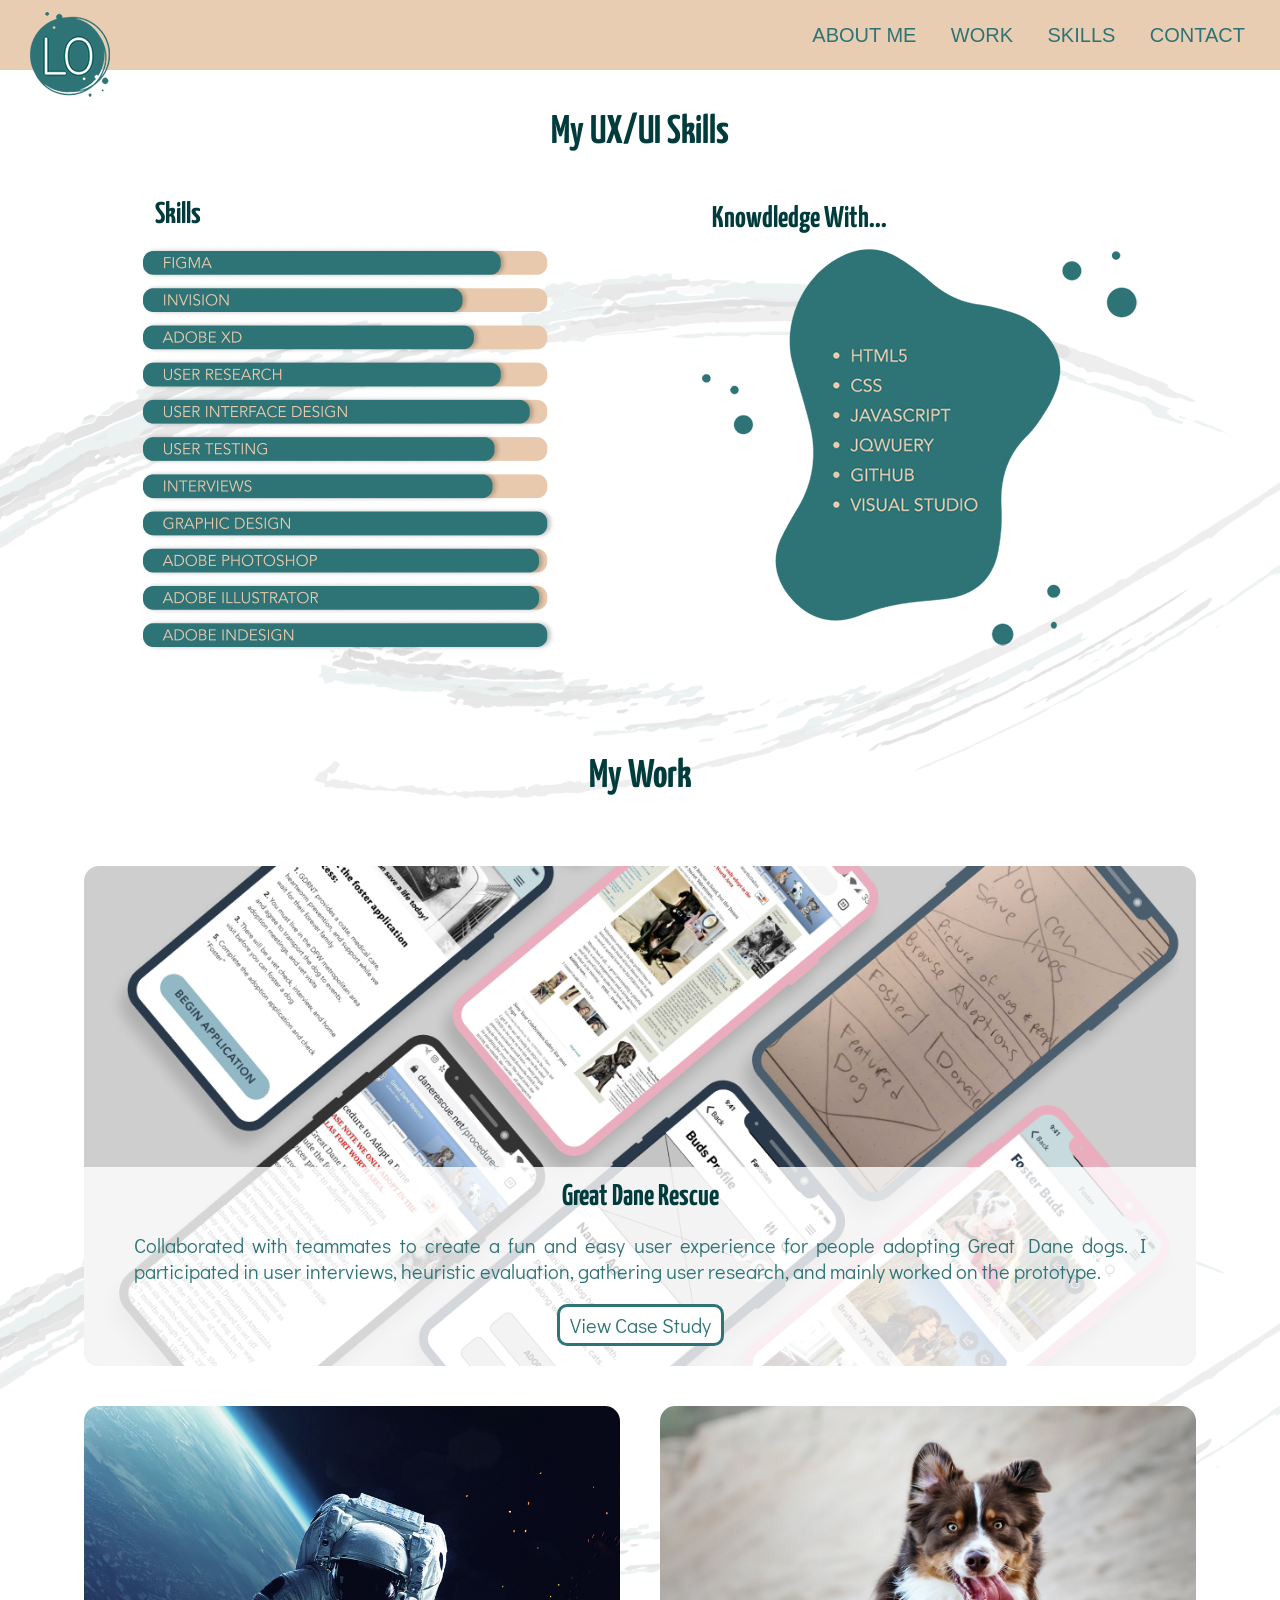
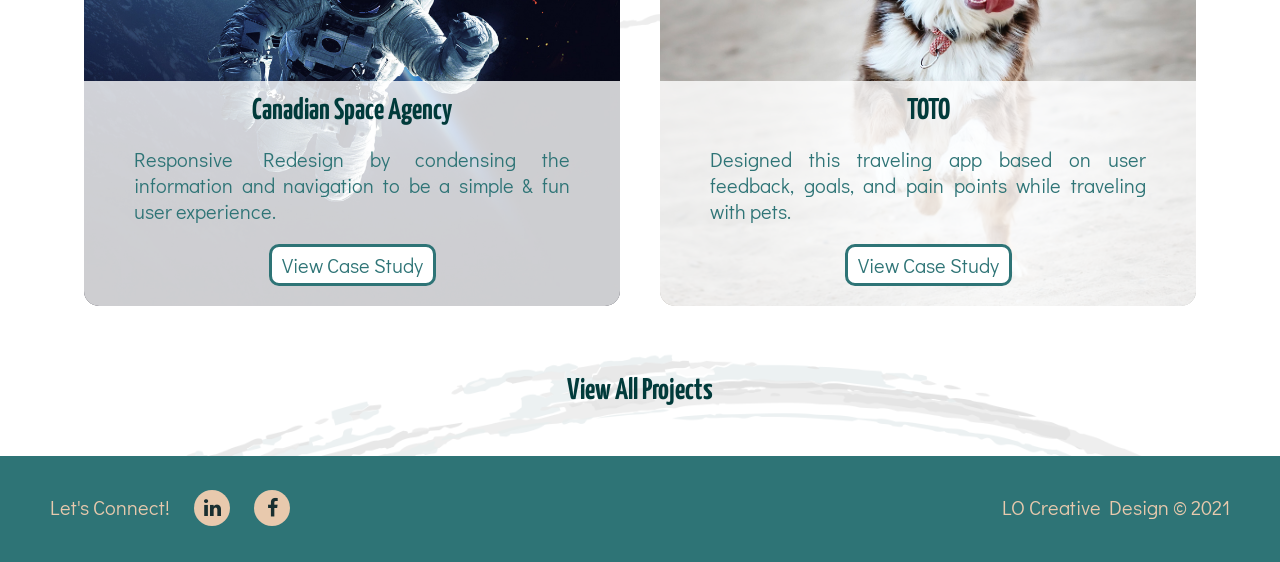
==== commit dbc8b66a: "finally figured it out! Mobile View" ====
--- a/index.html
+++ b/index.html
@@ -8,7 +8,7 @@
   <link rel="preconnect" href="https://fonts.gstatic.com">
   <link href="https://fonts.googleapis.com/css2?family=Didact+Gothic&family=Yanone+Kaffeesatz:wght@200;300;400;500&display=swap" rel="stylesheet">
   <link rel="stylesheet" href="https://cdnjs.cloudflare.com/ajax/libs/font-awesome/4.7.0/css/font-awesome.min.css">
-
+  <meta name="viewport" content="width=device-width, initial-scale=1.0">
 </head>
 
 <body>
--- a/css/index.css
+++ b/css/index.css
@@ -63,7 +63,7 @@
   display: inline-block;
   width: 100%;
   height: 70px;
-  background-color: rgba(255, 255, 255, 0.75);
+  background-color: #e8c9adb9;
   font-family: Arial, Helvetica, sans-serif;
 }
 header ul{
@@ -76,6 +76,7 @@
 header li{
   display: inline-block;
   padding-right:15px;
+  padding-left: 15px;
   padding-top: 10px;
   color: #2E7476;
   line-height: 30px;
@@ -247,9 +248,13 @@
     "TOTO";
   }
 }
-@media (max-width: 600px) {
+@media only screen and (max-width: 600px) {
   .flexContainer {
     flex-direction: column;
+    padding-left: 20px;
+    width: 100%;
+  }
+  .mySkills{
     width: 100%;
   }
   .mySkills img{
@@ -257,6 +262,7 @@
     }
   #workGrid {
     display: block;
+    margin: 0%;
     grid-template-columns: 1fr;
     grid-template-rows: 300px 300px 300px;
     grid-template-areas: 
@@ -280,13 +286,18 @@
     display: block;
     float: right;
     text-align: right;
-    width: 60%;
+    width: 65%;
   }
   header .floatleft {
      float: left;
   }
   header {
     height: 110px;
+    width: 100%;
+  }
+  header li{
+    padding-right: 40px;
+    padding-left: 0px;
   }
   body{
     padding-top: 120px;
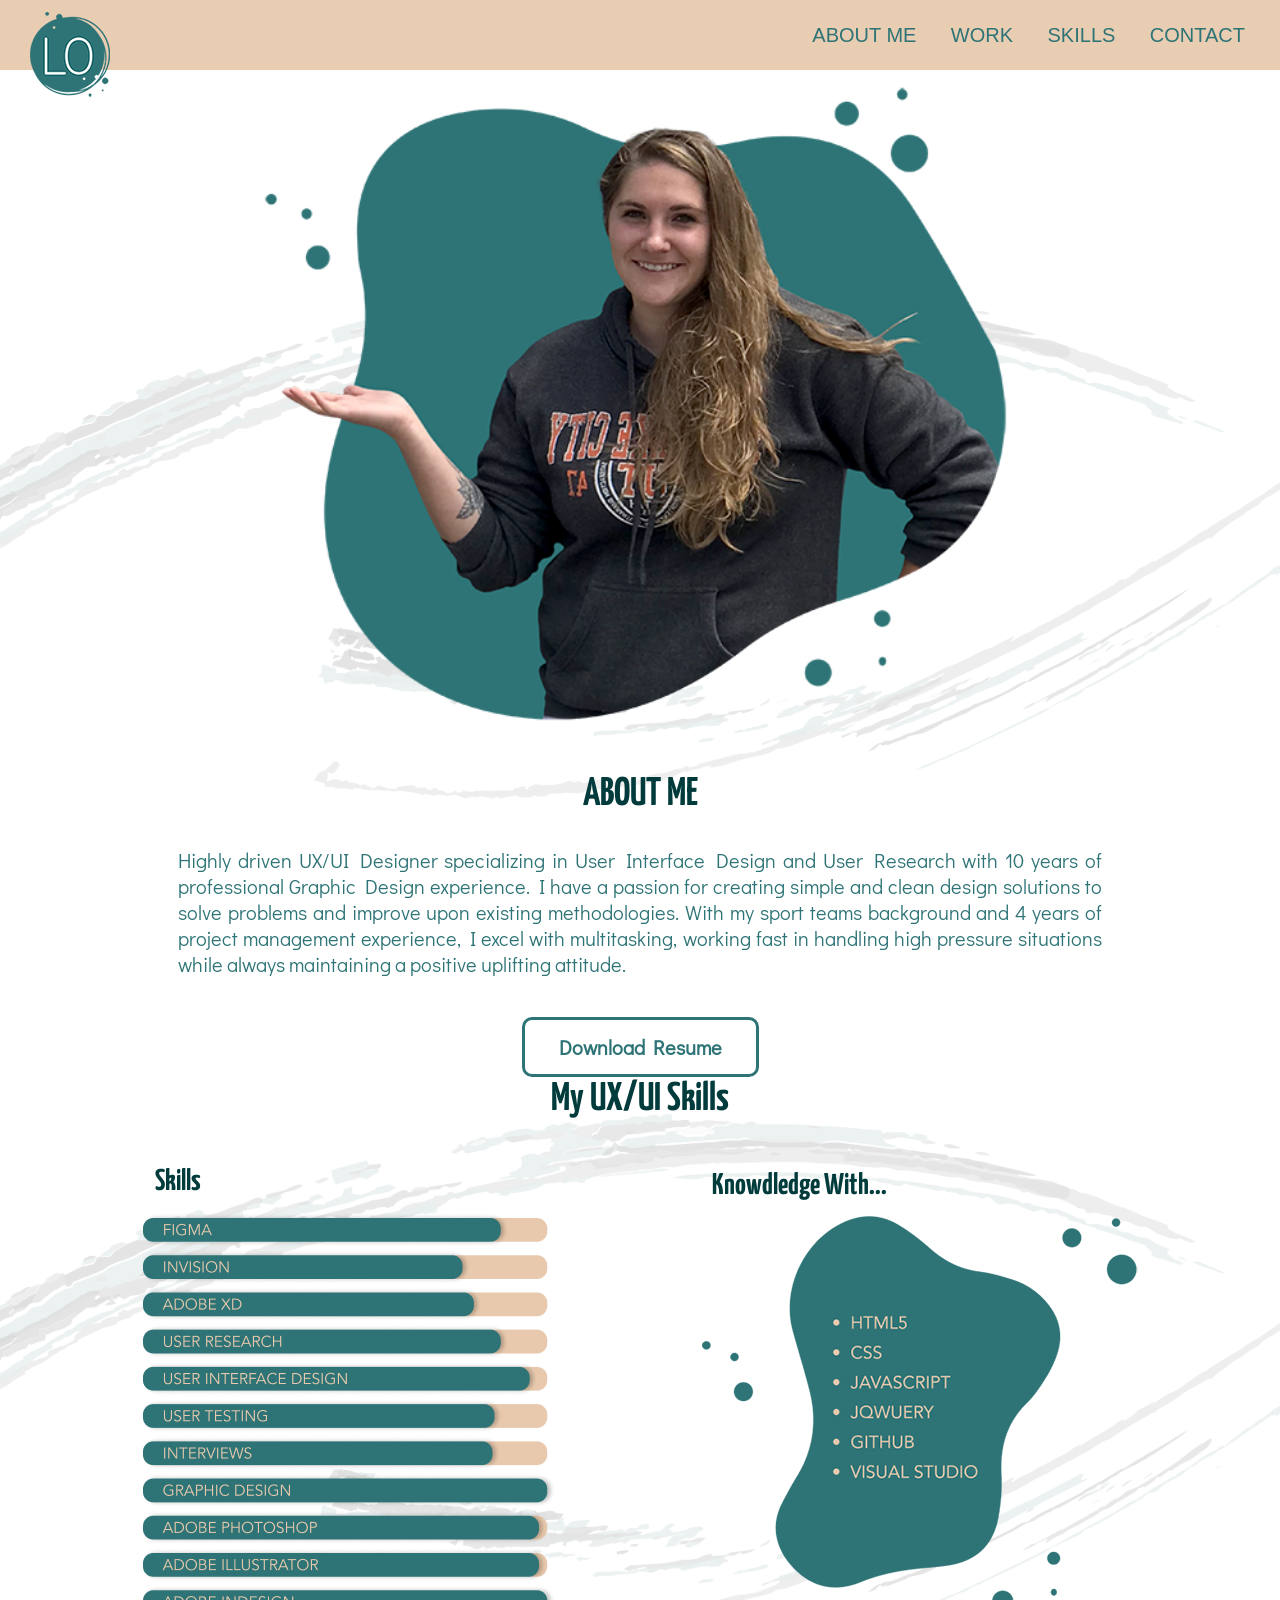
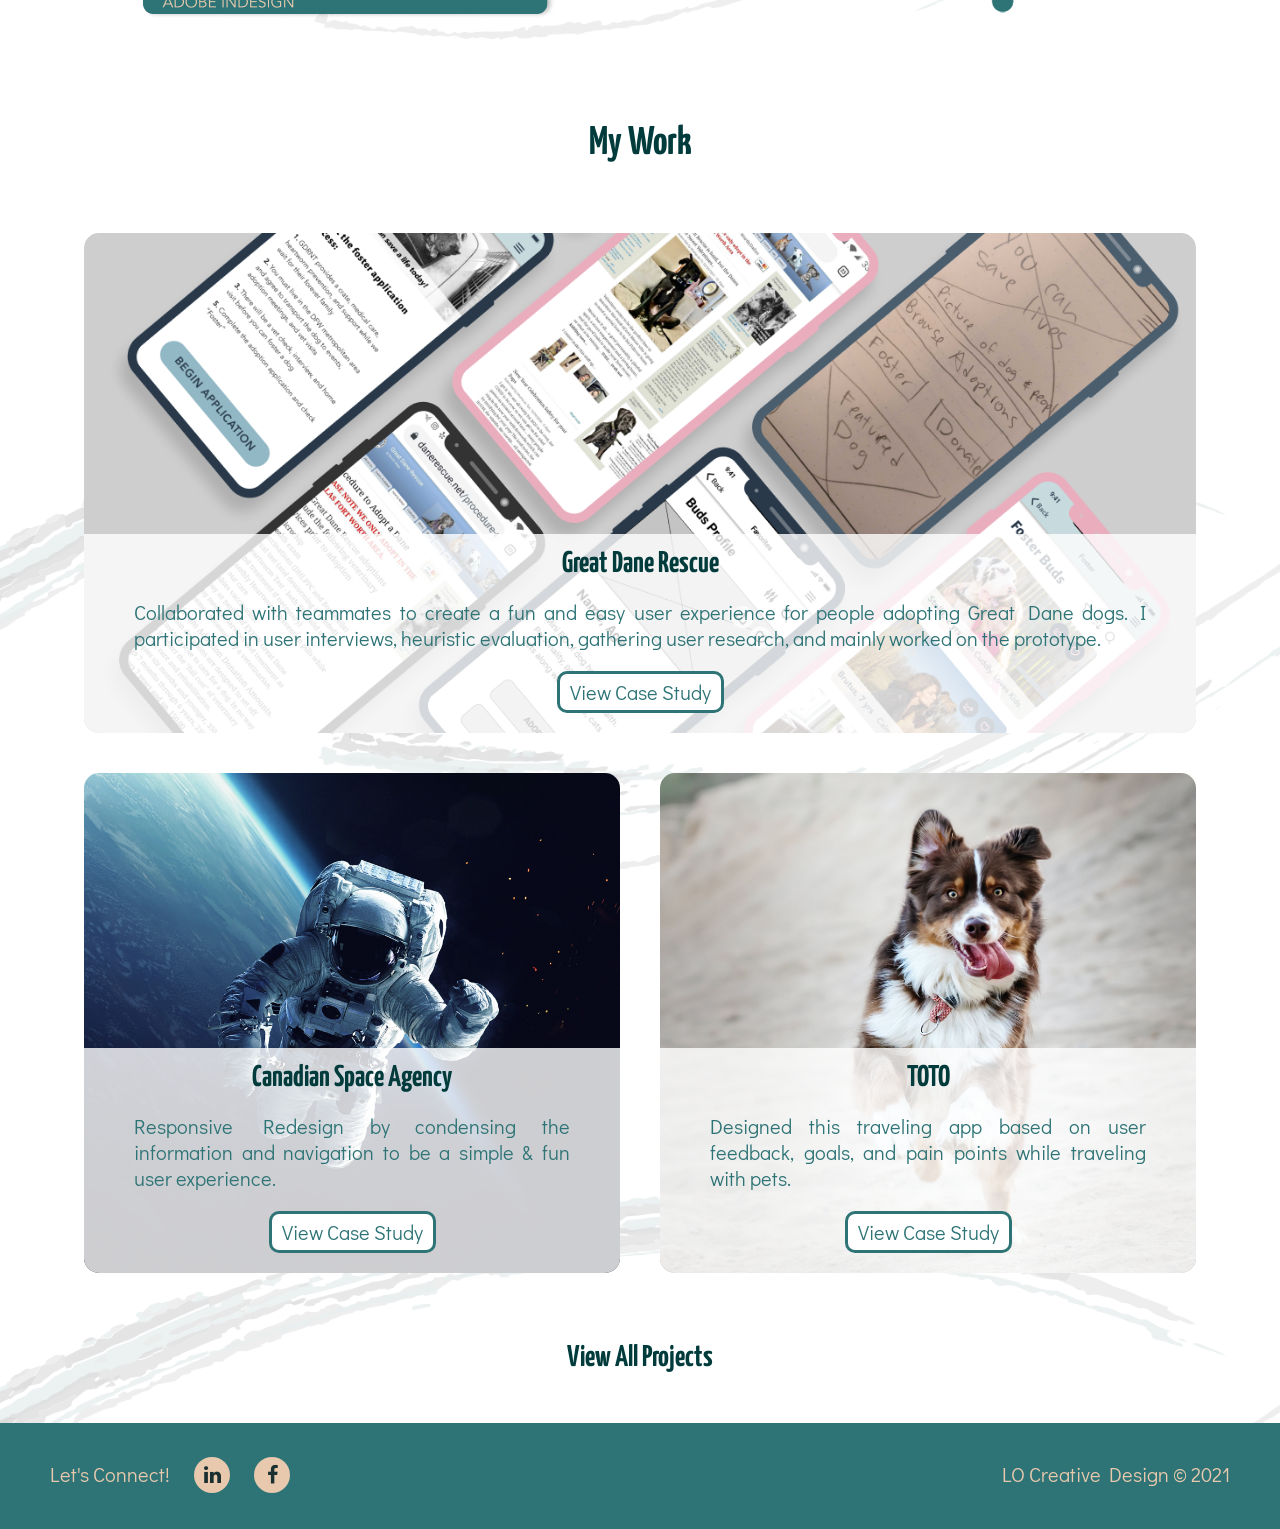
==== commit 81e49463: "added about me" ====
--- a/index.html
+++ b/index.html
@@ -27,6 +27,20 @@
       </ul>
   </header>
 </div>
+
+<!-- About Me Section HW 17-->
+<section class="heroImg">
+  <div class="content">
+    <img src="images/HP_MeinBubble.png">
+    <h1>ABOUT ME</h1>
+    <p>
+      Highly driven UX/UI Designer specializing in User Interface Design and User Research with 10 years of professional Graphic Design experience. I have a passion for creating simple and clean design solutions to solve problems and improve upon existing methodologies. With my sport teams background and 4 years of project management experience, I excel with multitasking, working fast in handling high pressure situations while always maintaining a positive uplifting attitude. 
+    </p>
+    <button>
+      Download Resume
+    </button>
+  </div>
+</section>
 
   <!-- My UX Skills section coded using CSS flex-->
   <section class="mySkills">
--- a/css/index.css
+++ b/css/index.css
@@ -2,6 +2,7 @@
   font-family: 'Didact Gothic', 'Open Sans', sans-serif;
   background-image: url("../images/Skills_Background-image.png");
   background-size: 100%;
+  background-repeat: repeat-y;
   padding-top: 80px;
   margin: 0px;
 }
@@ -9,6 +10,10 @@
   font-size: 20px;
   color: #2E7476;
   text-align: justify;
+}
+.heroImg p{
+  padding-right: 50px;
+  padding-left: 50px;
 }
 h1{
   font-size: 40px;
@@ -23,6 +28,7 @@
   font-weight: 200px;
   font-family: 'Yanone Kaffeesatz', sans-serif;
   color: rgb(1, 59, 59);
+  text-align: center;
 }
 
 button{
@@ -32,7 +38,7 @@
   padding: 14px 34px;
   display: inline-block;
   border-radius: 10px;
-  margin-top: 20px;
+  margin: 20px;
   font-size: 20px;
   font-weight: 800;
   font-family: 'Didact Gothic', 'Open Sans', sans-serif;
@@ -52,6 +58,19 @@
   cursor: pointer;
 }
 
+.heroImg{
+  height: 800px;
+  margin-bottom: 200px;
+}
+.heroImg img{
+  width: 75%;
+}
+.content{
+  width: 80%;
+  margin: 0 auto;
+  text-align: center;
+}
+
 /*Top Navigation*/
 #fixedHeader{
   position: fixed;
@@ -99,7 +118,6 @@
   width: 20%;
   padding: 1%;
   text-align: center;
-  background-color: lightseagreen;
 }
 
 /*My Skills Page*/
@@ -120,11 +138,10 @@
 }
 .flexContainer h4 {
   text-align: left;
-  padding-left: 30%;
 }
 .mySkills img{
   width: 100%;
-  min-width: 400px;
+  min-width: 350px;
 }
 
 /*My Work Page*/
@@ -249,16 +266,22 @@
   }
 }
 @media only screen and (max-width: 600px) {
+  
+  .content{
+    width: 100%;
+    margin: 0;
+  }
   .flexContainer {
     flex-direction: column;
-    padding-left: 20px;
-    width: 100%;
+    width: 100%;
+    background-repeat: repeat-y;
   }
   .mySkills{
     width: 100%;
+    margin: 0;
   }
   .mySkills img{
-    width: 100%;
+    width: 90%;
     }
   #workGrid {
     display: block;
@@ -282,6 +305,9 @@
     text-align: center;
     justify-content: center;
   }
+  #fixedHeader{
+    width: 100%;
+  }
   header .floatright {
     display: block;
     float: right;
@@ -291,13 +317,16 @@
   header .floatleft {
      float: left;
   }
+  footer{
+    width: 100%;
+  }
   header {
     height: 110px;
     width: 100%;
   }
   header li{
-    padding-right: 40px;
-    padding-left: 0px;
+    padding-right: 0px;
+    padding-left: 30px;
   }
   body{
     padding-top: 120px;
